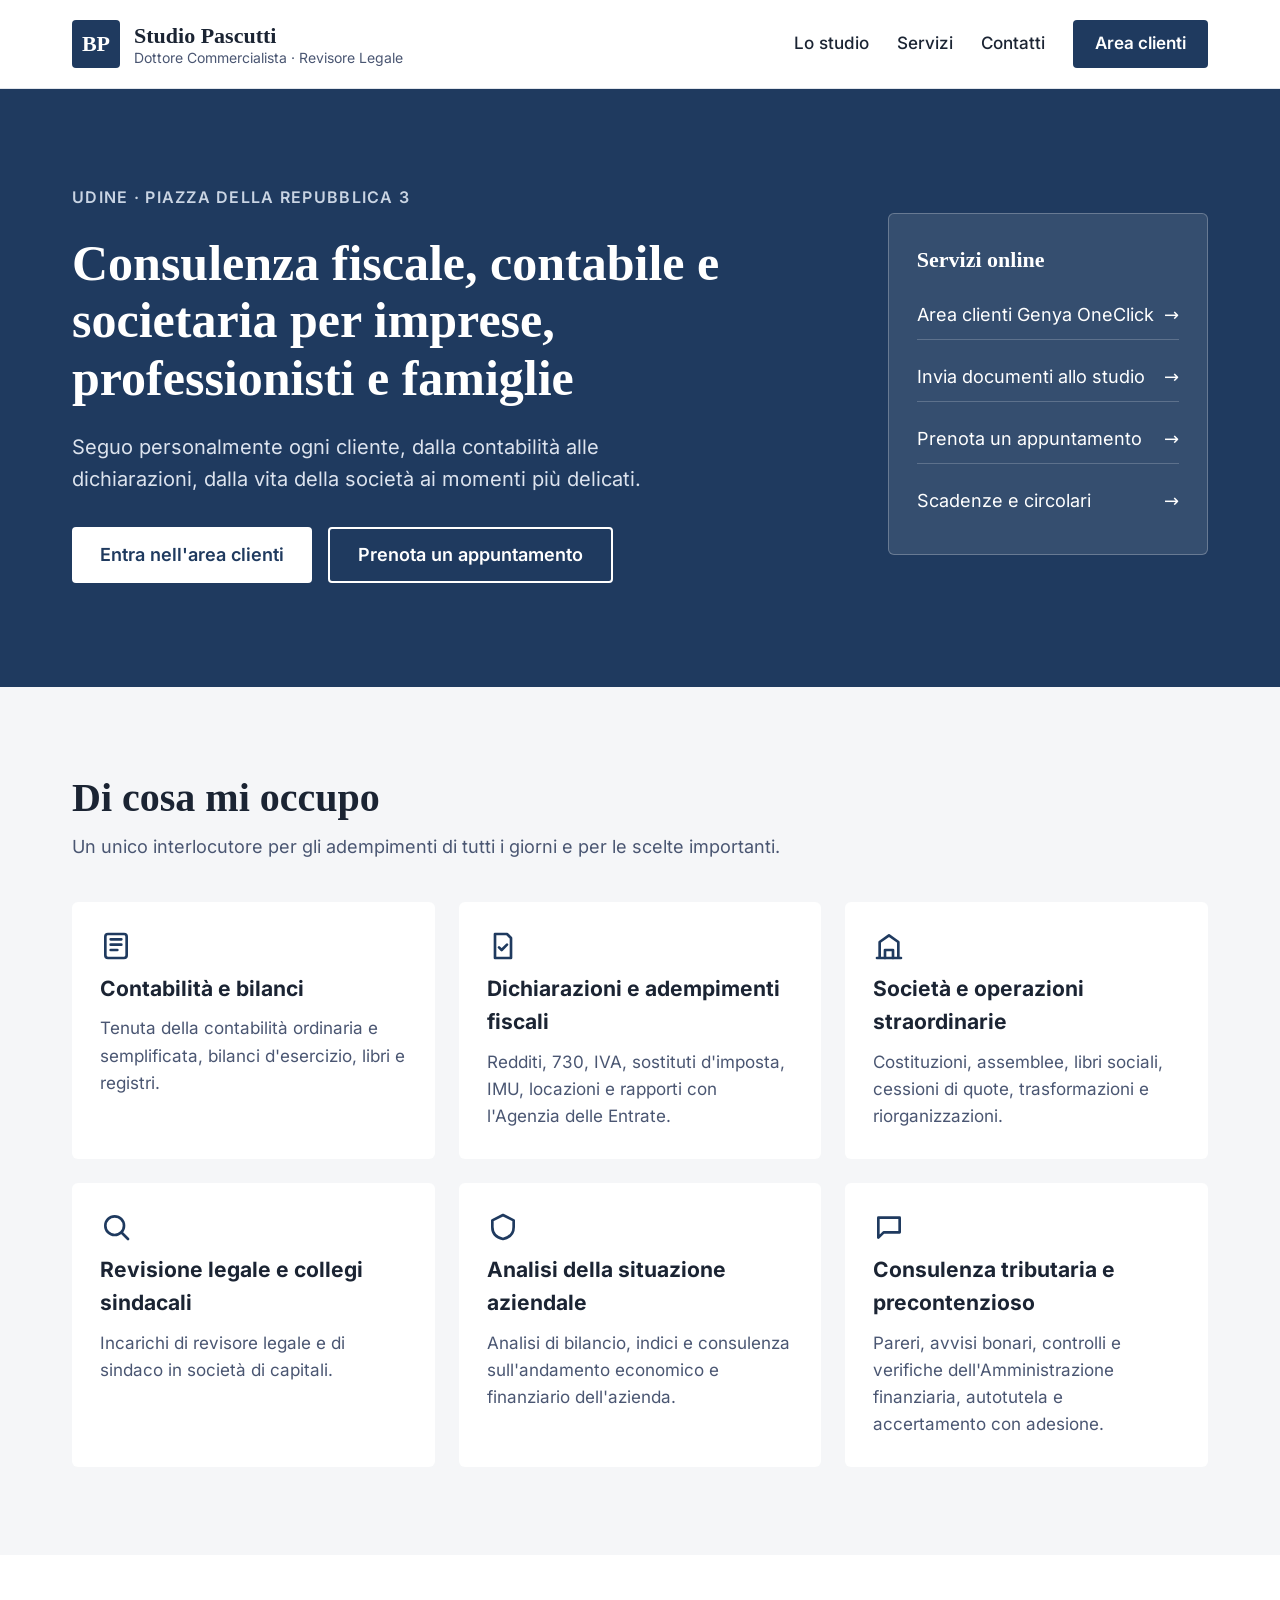
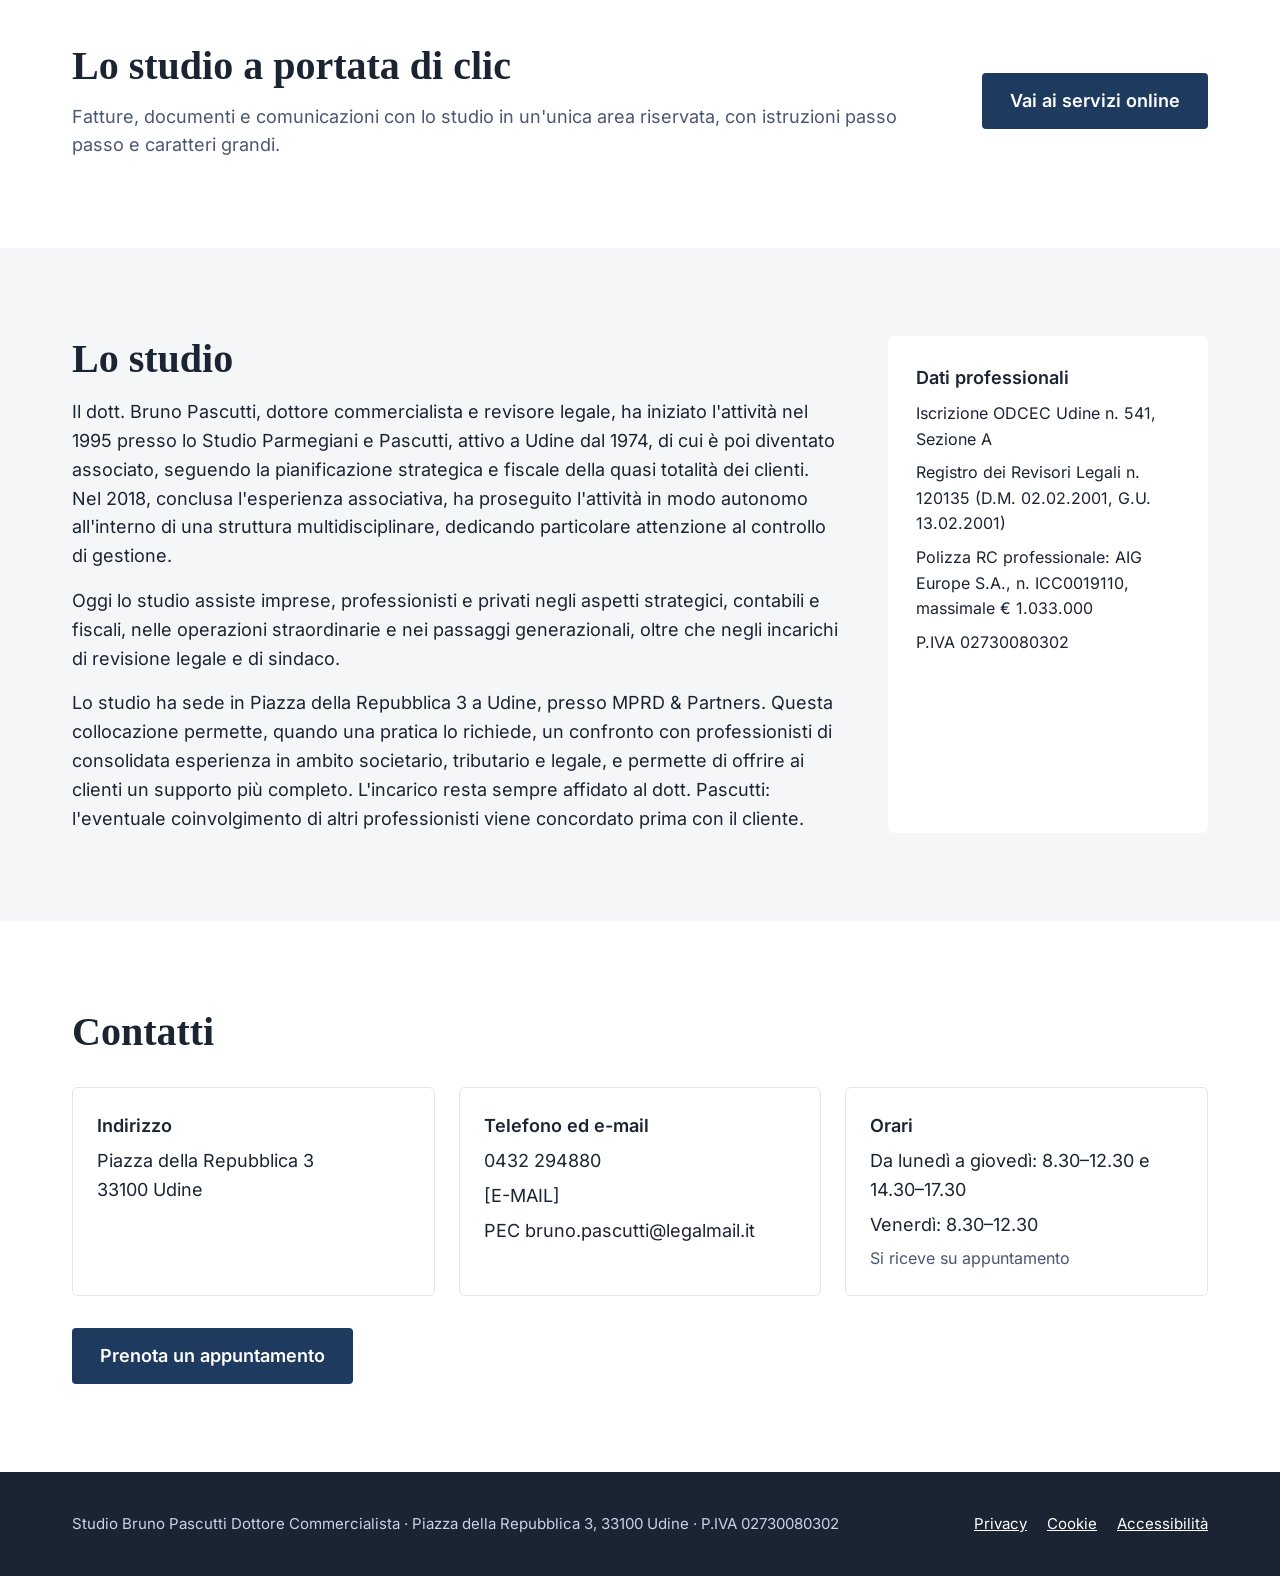
==== index.html @ e15ad687 "Prima versione di prova del sito dello studio Home e pagina Servizi online convertite dalla bozza in" ====
<!doctype html>
<html lang="it">
<head>
<meta charset="utf-8">
<meta name="viewport" content="width=device-width, initial-scale=1">
<title>Studio Pascutti – Dottore Commercialista e Revisore Legale a Udine</title>
<meta name="description" content="Studio del dott. Bruno Pascutti, dottore commercialista e revisore legale in Piazza della Repubblica 3 a Udine: contabilità, dichiarazioni, società, revisione legale e servizi online per i clienti.">
<meta name="robots" content="noindex, nofollow">
<link rel="icon" href="favicon.svg" type="image/svg+xml">
<link rel="preload" href="assets/fonts/inter.woff2" as="font" type="font/woff2" crossorigin>
<link rel="stylesheet" href="assets/stile.css">
</head>
<body>
<div style="font-family: Inter, system-ui, sans-serif; color: #1B2433; background: #FFFFFF; font-size: 18px; line-height: 1.6">

<header style="background: #FFFFFF; border-bottom: 1px solid #E1E5EB">
<div style="max-width: 1200px; margin: 0 auto; padding: 20px 32px; display: flex; flex-wrap: wrap; align-items: center; justify-content: space-between; gap: 16px">
<div style="display: flex; align-items: center; gap: 14px">
<div style="width: 48px; height: 48px; border-radius: 4px; background: #1F3A5F; color: #FFFFFF; display: flex; align-items: center; justify-content: center; font-family: 'Source Serif 4', Georgia, serif; font-weight: 600; font-size: 22px">BP</div>
<div style="display: flex; flex-direction: column; line-height: 1.25">
<span style="font-family: 'Source Serif 4', Georgia, serif; font-weight: 600; font-size: 22px">Studio Pascutti</span>
<span style="font-size: 14px; color: #4A5672">Dottore Commercialista · Revisore Legale</span>
</div>
</div>
<nav aria-label="Menu principale" style="display: flex; flex-wrap: wrap; align-items: center; gap: 8px 28px; font-size: 17px; font-weight: 500">
<a href="#studio" style="color: #1B2433; text-decoration: none">Lo studio</a>
<a href="#servizi" style="color: #1B2433; text-decoration: none">Servizi</a>
<a href="#contatti" style="color: #1B2433; text-decoration: none">Contatti</a>
<a href="servizi-online.html" style="display: inline-flex; align-items: center; min-height: 48px; padding: 0 22px; border-radius: 4px; background: #1F3A5F; color: #FFFFFF; text-decoration: none; font-weight: 600">Area clienti</a>
</nav>
</div>
</header>

<section style="background: #1F3A5F; color: #FFFFFF">
<div style="max-width: 1200px; margin: 0 auto; padding: 96px 32px 104px; display: flex; flex-wrap: wrap; gap: 48px; align-items: center">
<div style="flex: 999 1 560px; min-width: 0; display: flex; flex-direction: column; gap: 24px">
<p style="margin: 0; font-size: 16px; font-weight: 600; letter-spacing: 0.08em; text-transform: uppercase; color: #C9D4E3">Udine · Piazza della Repubblica 3</p>
<h1 style="margin: 0; font-family: 'Source Serif 4', Georgia, serif; font-size: 50px; line-height: 1.15; font-weight: 600">Consulenza fiscale, contabile e societaria per imprese, professionisti e famiglie</h1>
<p style="margin: 0; font-size: 20px; max-width: 640px; color: #DCE3EE">Seguo personalmente ogni cliente, dalla contabilità alle dichiarazioni, dalla vita della società ai momenti più delicati.</p>
<div style="display: flex; flex-wrap: wrap; gap: 16px; margin-top: 8px">
<a href="servizi-online.html" style="display: inline-flex; align-items: center; min-height: 56px; padding: 0 28px; border-radius: 4px; background: #FFFFFF; color: #1F3A5F; text-decoration: none; font-weight: 600; font-size: 18px">Entra nell'area clienti</a>
<a href="#contatti" style="display: inline-flex; align-items: center; min-height: 56px; padding: 0 28px; border-radius: 4px; border: 2px solid #FFFFFF; color: #FFFFFF; text-decoration: none; font-weight: 600; font-size: 18px">Prenota un appuntamento</a>
</div>
</div>
<div style="flex: 1 1 320px; min-width: 0; background: rgba(255,255,255,0.10); border: 1px solid rgba(255,255,255,0.25); border-radius: 6px; padding: 28px; display: flex; flex-direction: column; gap: 14px">
<p style="margin: 0; font-family: 'Source Serif 4', Georgia, serif; font-size: 22px; font-weight: 600">Servizi online</p>
<a href="servizi-online.html" style="color: #FFFFFF; text-decoration: none; display: flex; justify-content: space-between; align-items: center; min-height: 48px; border-bottom: 1px solid rgba(255,255,255,0.2)"><span>Area clienti Genya OneClick</span><span aria-hidden="true">→</span></a>
<a href="servizi-online.html" style="color: #FFFFFF; text-decoration: none; display: flex; justify-content: space-between; align-items: center; min-height: 48px; border-bottom: 1px solid rgba(255,255,255,0.2)"><span>Invia documenti allo studio</span><span aria-hidden="true">→</span></a>
<a href="servizi-online.html" style="color: #FFFFFF; text-decoration: none; display: flex; justify-content: space-between; align-items: center; min-height: 48px; border-bottom: 1px solid rgba(255,255,255,0.2)"><span>Prenota un appuntamento</span><span aria-hidden="true">→</span></a>
<a href="servizi-online.html" style="color: #FFFFFF; text-decoration: none; display: flex; justify-content: space-between; align-items: center; min-height: 48px"><span>Scadenze e circolari</span><span aria-hidden="true">→</span></a>
</div>
</div>
</section>

<section id="servizi" style="background: #F5F6F8">
<div style="max-width: 1200px; margin: 0 auto; padding: 88px 32px; display: flex; flex-direction: column; gap: 40px">
<div style="display: flex; flex-direction: column; gap: 12px; max-width: 720px">
<h2 style="margin: 0; font-family: 'Source Serif 4', Georgia, serif; font-size: 40px; line-height: 1.15">Di cosa mi occupo</h2>
<p style="margin: 0; color: #4A5672">Un unico interlocutore per gli adempimenti di tutti i giorni e per le scelte importanti.</p>
</div>
<div style="display: grid; grid-template-columns: repeat(auto-fit, minmax(300px, 1fr)); gap: 24px">
<div style="background: #FFFFFF; border-radius: 6px; padding: 28px; display: flex; flex-direction: column; gap: 10px">
<svg width="32" height="32" viewBox="0 0 24 24" fill="none" stroke="#1F3A5F" stroke-width="2" stroke-linecap="round" stroke-linejoin="round" aria-hidden="true"><rect x="4" y="3" width="16" height="18" rx="2"></rect><path d="M8 7h8M8 11h8M8 15h5"></path></svg>
<h3 style="margin: 0; font-size: 21px">Contabilità e bilanci</h3>
<p style="margin: 0; color: #4A5672; font-size: 17px">Tenuta della contabilità ordinaria e semplificata, bilanci d'esercizio, libri e registri.</p>
</div>
<div style="background: #FFFFFF; border-radius: 6px; padding: 28px; display: flex; flex-direction: column; gap: 10px">
<svg width="32" height="32" viewBox="0 0 24 24" fill="none" stroke="#1F3A5F" stroke-width="2" stroke-linecap="round" stroke-linejoin="round" aria-hidden="true"><path d="M6 3h9l3 3v15H6z"></path><path d="M9 13l2 2 4-4"></path></svg>
<h3 style="margin: 0; font-size: 21px">Dichiarazioni e adempimenti fiscali</h3>
<p style="margin: 0; color: #4A5672; font-size: 17px">Redditi, 730, IVA, sostituti d'imposta, IMU, locazioni e rapporti con l'Agenzia delle Entrate.</p>
</div>
<div style="background: #FFFFFF; border-radius: 6px; padding: 28px; display: flex; flex-direction: column; gap: 10px">
<svg width="32" height="32" viewBox="0 0 24 24" fill="none" stroke="#1F3A5F" stroke-width="2" stroke-linecap="round" stroke-linejoin="round" aria-hidden="true"><path d="M3 21h18M5 21V9l7-5 7 5v12"></path><path d="M9 21v-6h6v6"></path></svg>
<h3 style="margin: 0; font-size: 21px">Società e operazioni straordinarie</h3>
<p style="margin: 0; color: #4A5672; font-size: 17px">Costituzioni, assemblee, libri sociali, cessioni di quote, trasformazioni e riorganizzazioni.</p>
</div>
<div style="background: #FFFFFF; border-radius: 6px; padding: 28px; display: flex; flex-direction: column; gap: 10px">
<svg width="32" height="32" viewBox="0 0 24 24" fill="none" stroke="#1F3A5F" stroke-width="2" stroke-linecap="round" stroke-linejoin="round" aria-hidden="true"><circle cx="11" cy="11" r="7"></circle><path d="M21 21l-4.5-4.5"></path></svg>
<h3 style="margin: 0; font-size: 21px">Revisione legale e collegi sindacali</h3>
<p style="margin: 0; color: #4A5672; font-size: 17px">Incarichi di revisore legale e di sindaco in società di capitali.</p>
</div>
<div style="background: #FFFFFF; border-radius: 6px; padding: 28px; display: flex; flex-direction: column; gap: 10px">
<svg width="32" height="32" viewBox="0 0 24 24" fill="none" stroke="#1F3A5F" stroke-width="2" stroke-linecap="round" stroke-linejoin="round" aria-hidden="true"><path d="M12 3l8 4v5c0 5-3.5 8-8 9-4.5-1-8-4-8-9V7z"></path></svg>
<h3 style="margin: 0; font-size: 21px">Analisi della situazione aziendale</h3>
<p style="margin: 0; color: #4A5672; font-size: 17px">Analisi di bilancio, indici e consulenza sull'andamento economico e finanziario dell'azienda.</p>
</div>
<div style="background: #FFFFFF; border-radius: 6px; padding: 28px; display: flex; flex-direction: column; gap: 10px">
<svg width="32" height="32" viewBox="0 0 24 24" fill="none" stroke="#1F3A5F" stroke-width="2" stroke-linecap="round" stroke-linejoin="round" aria-hidden="true"><path d="M4 5h16v11H8l-4 4z"></path></svg>
<h3 style="margin: 0; font-size: 21px">Consulenza tributaria e precontenzioso</h3>
<p style="margin: 0; color: #4A5672; font-size: 17px">Pareri, avvisi bonari, controlli e verifiche dell'Amministrazione finanziaria, autotutela e accertamento con adesione.</p>
</div>
</div>
</div>
</section>

<section style="background: #FFFFFF">
<div style="max-width: 1200px; margin: 0 auto; padding: 88px 32px; display: flex; flex-wrap: wrap; gap: 32px; align-items: center">
<div style="flex: 999 1 520px; min-width: 0; display: flex; flex-direction: column; gap: 14px">
<h2 style="margin: 0; font-family: 'Source Serif 4', Georgia, serif; font-size: 40px; line-height: 1.15">Lo studio a portata di clic</h2>
<p style="margin: 0; color: #4A5672">Fatture, documenti e comunicazioni con lo studio in un'unica area riservata, con istruzioni passo passo e caratteri grandi.</p>
</div>
<a href="servizi-online.html" style="display: inline-flex; align-items: center; min-height: 56px; padding: 0 28px; border-radius: 4px; background: #1F3A5F; color: #FFFFFF; text-decoration: none; font-weight: 600">Vai ai servizi online</a>
</div>
</section>

<section id="studio" style="background: #F5F6F8">
<div style="max-width: 1200px; margin: 0 auto; padding: 88px 32px; display: flex; flex-wrap: wrap; gap: 48px">
<div style="flex: 999 1 560px; min-width: 0; display: flex; flex-direction: column; gap: 16px">
<h2 style="margin: 0; font-family: 'Source Serif 4', Georgia, serif; font-size: 40px; line-height: 1.15">Lo studio</h2>
<p style="margin: 0">Il dott. Bruno Pascutti, dottore commercialista e revisore legale, ha iniziato l'attività nel 1995 presso lo Studio Parmegiani e Pascutti, attivo a Udine dal 1974, di cui è poi diventato associato, seguendo la pianificazione strategica e fiscale della quasi totalità dei clienti. Nel 2018, conclusa l'esperienza associativa, ha proseguito l'attività in modo autonomo all'interno di una struttura multidisciplinare, dedicando particolare attenzione al controllo di gestione.</p>
<p style="margin: 0">Oggi lo studio assiste imprese, professionisti e privati negli aspetti strategici, contabili e fiscali, nelle operazioni straordinarie e nei passaggi generazionali, oltre che negli incarichi di revisione legale e di sindaco.</p>
<p style="margin: 0">Lo studio ha sede in Piazza della Repubblica 3 a Udine, presso MPRD &amp; Partners. Questa collocazione permette, quando una pratica lo richiede, un confronto con professionisti di consolidata esperienza in ambito societario, tributario e legale, e permette di offrire ai clienti un supporto più completo. L'incarico resta sempre affidato al dott. Pascutti: l'eventuale coinvolgimento di altri professionisti viene concordato prima con il cliente.</p>
</div>
<div style="flex: 1 1 320px; min-width: 0; background: #FFFFFF; border-radius: 6px; padding: 28px; display: flex; flex-direction: column; gap: 8px; font-size: 16px">
<p style="margin: 0; font-weight: 600; font-size: 18px">Dati professionali</p>
<p style="margin: 0">Iscrizione ODCEC Udine n. 541, Sezione A</p>
<p style="margin: 0">Registro dei Revisori Legali n. 120135 (D.M. 02.02.2001, G.U. 13.02.2001)</p>
<p style="margin: 0">Polizza RC professionale: AIG Europe S.A., n. ICC0019110, massimale € 1.033.000</p>
<p style="margin: 0">P.IVA 02730080302</p>
</div>
</div>
</section>

<section id="contatti" style="background: #FFFFFF">
<div style="max-width: 1200px; margin: 0 auto; padding: 88px 32px; display: flex; flex-direction: column; gap: 32px">
<h2 style="margin: 0; font-family: 'Source Serif 4', Georgia, serif; font-size: 40px; line-height: 1.15">Contatti</h2>
<div style="display: grid; grid-template-columns: repeat(auto-fit, minmax(260px, 1fr)); gap: 24px">
<div style="border: 1px solid #E1E5EB; border-radius: 6px; padding: 24px; display: flex; flex-direction: column; gap: 6px">
<p style="margin: 0; font-weight: 600">Indirizzo</p>
<p style="margin: 0">Piazza della Repubblica 3<br>33100 Udine</p>
</div>
<div style="border: 1px solid #E1E5EB; border-radius: 6px; padding: 24px; display: flex; flex-direction: column; gap: 6px">
<p style="margin: 0; font-weight: 600">Telefono ed e-mail</p>
<p style="margin: 0">0432 294880</p>
<p style="margin: 0">[E-MAIL]</p>
<p style="margin: 0">PEC bruno.pascutti@legalmail.it</p>
</div>
<div style="border: 1px solid #E1E5EB; border-radius: 6px; padding: 24px; display: flex; flex-direction: column; gap: 6px">
<p style="margin: 0; font-weight: 600">Orari</p>
<p style="margin: 0">Da lunedì a giovedì: 8.30–12.30 e 14.30–17.30</p>
<p style="margin: 0">Venerdì: 8.30–12.30</p>
<p style="margin: 0; color: #4A5672; font-size: 16px">Si riceve su appuntamento</p>
</div>
</div>
<div style="display: flex; flex-wrap: wrap; gap: 16px">
<a href="servizi-online.html" style="display: inline-flex; align-items: center; min-height: 56px; padding: 0 28px; border-radius: 4px; background: #1F3A5F; color: #FFFFFF; text-decoration: none; font-weight: 600">Prenota un appuntamento</a>
</div>
</div>
</section>

<footer style="background: #1B2433; color: #C9D2EA; font-size: 15px">
<div style="max-width: 1200px; margin: 0 auto; padding: 40px 32px; display: flex; flex-wrap: wrap; justify-content: space-between; gap: 16px">
<p style="margin: 0">Studio Bruno Pascutti Dottore Commercialista · Piazza della Repubblica 3, 33100 Udine · P.IVA 02730080302</p>
<p style="margin: 0; display: flex; gap: 20px"><a href="#" style="color: #FFFFFF">Privacy</a><a href="#" style="color: #FFFFFF">Cookie</a><a href="#" style="color: #FFFFFF">Accessibilità</a></p>
</div>
</footer>

</div>

</body>
</html>
---- assets/stile.css ----
@font-face{font-family:Inter;src:url(fonts/inter.woff2) format("woff2");font-weight:100 900;font-display:swap}
@font-face{font-family:"Source Serif 4";src:url(fonts/source-serif-4.woff2) format("woff2");font-weight:200 900;font-display:swap}
html{-webkit-text-size-adjust:100%}
body{margin:0;font-family:Inter,system-ui,sans-serif;color:#1B2433;background:#FFFFFF}
a{color:#1F3A5F}a:hover{color:#14283F}
a:focus-visible,button:focus-visible{outline:3px solid #1F3A5F;outline-offset:3px}
*{box-sizing:border-box}
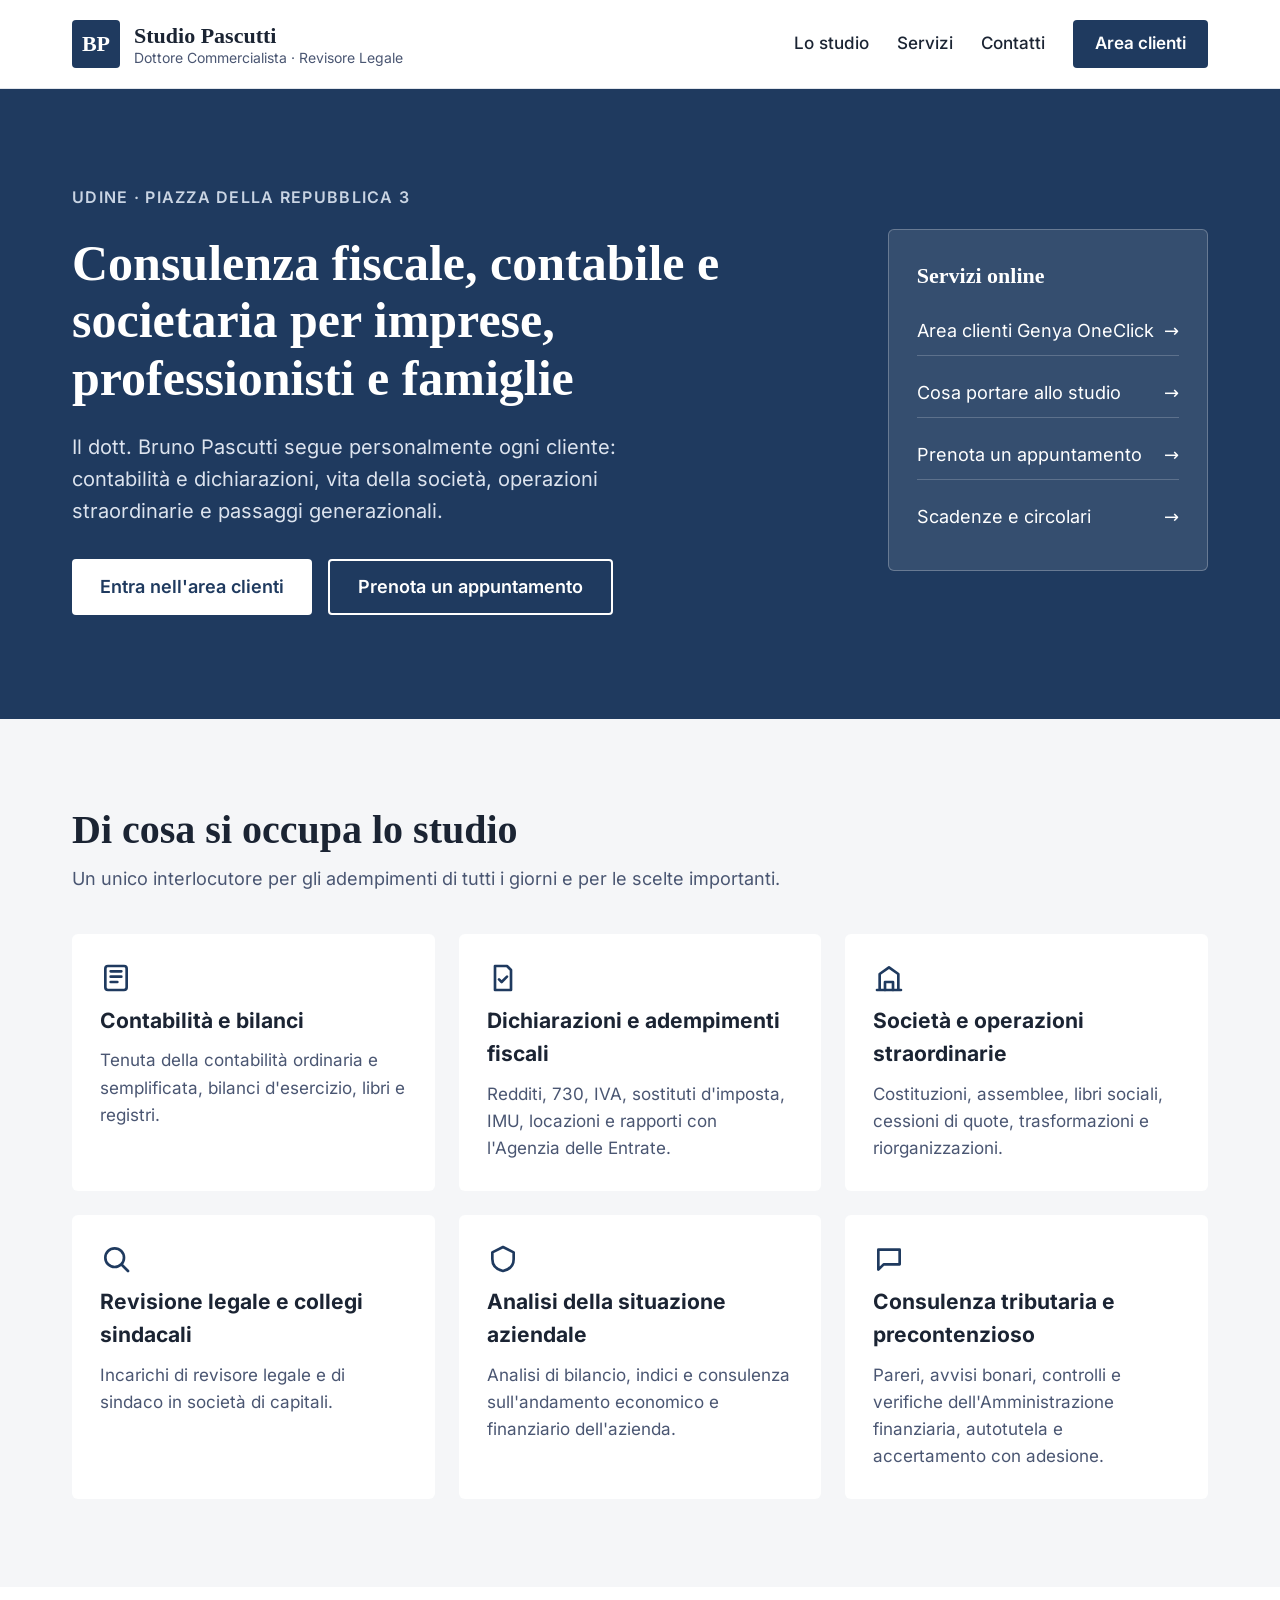
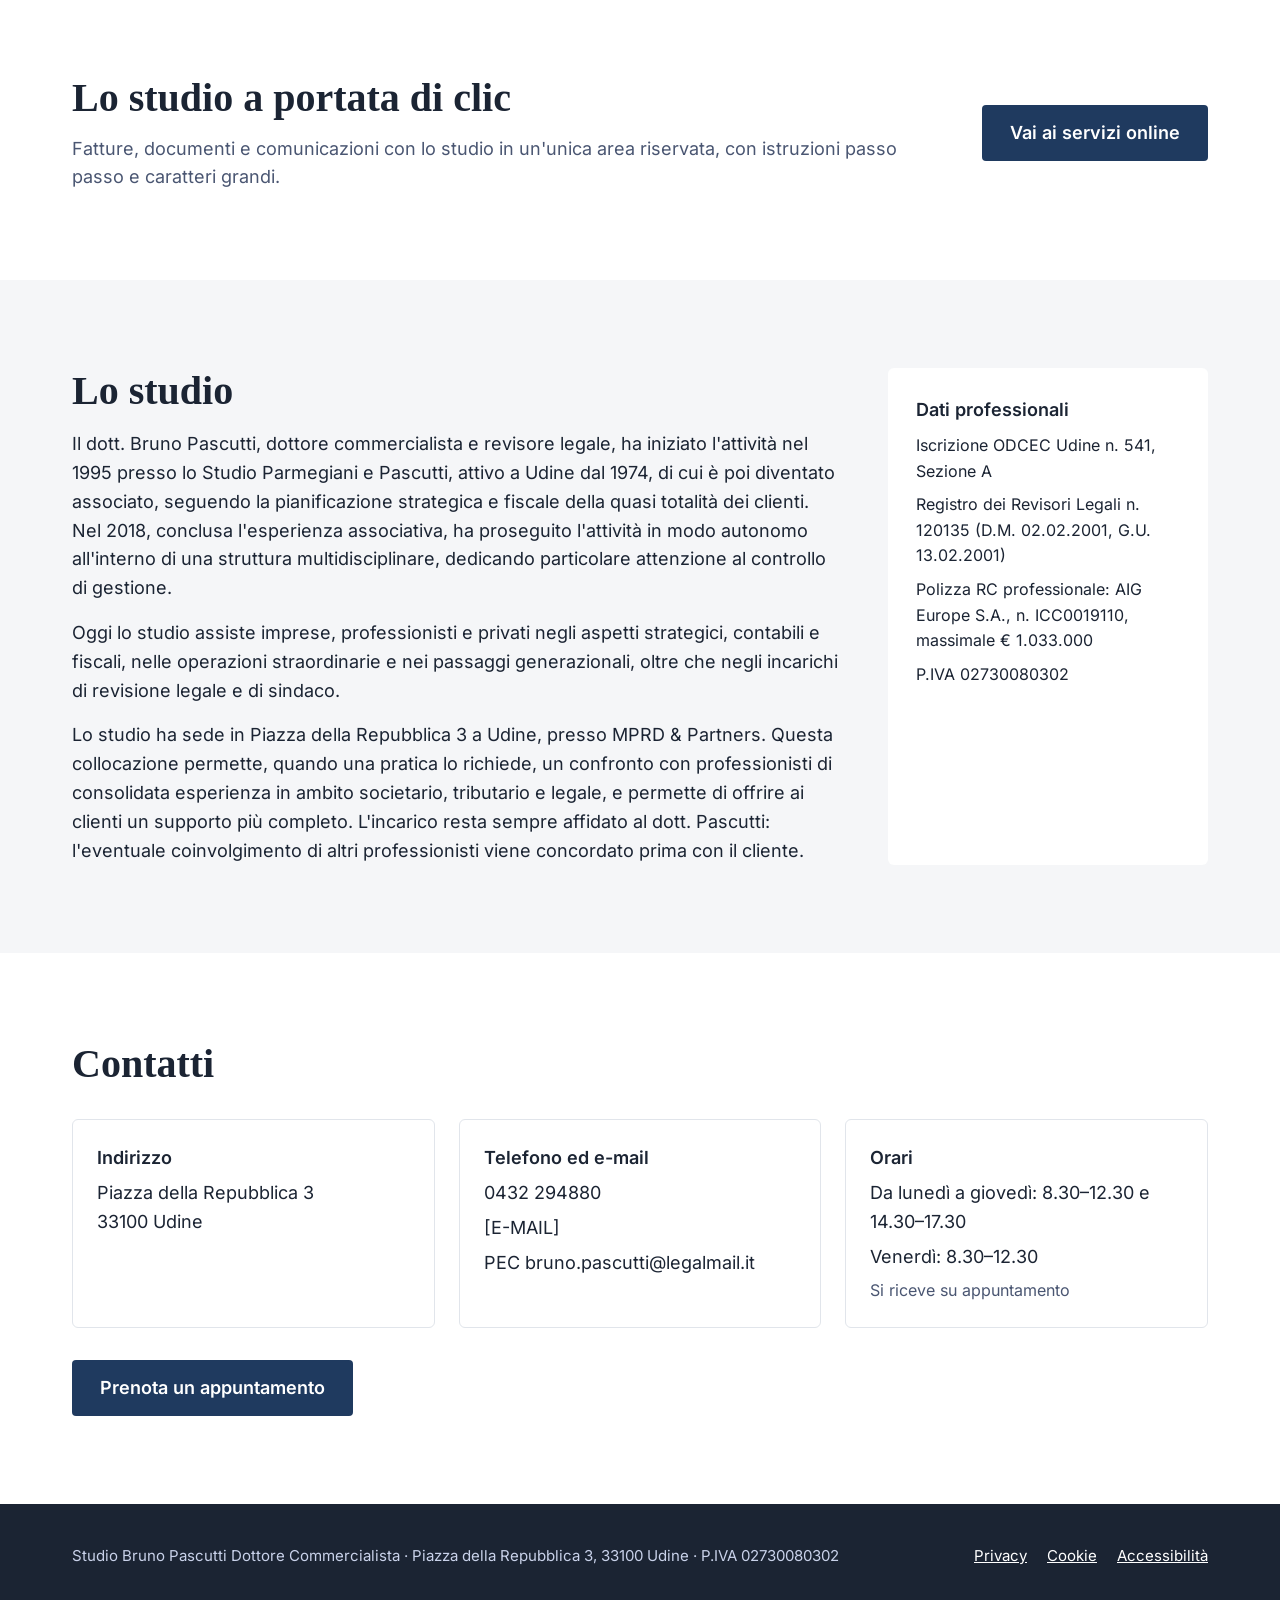
==== commit 03145fb3: "Home in terza persona e servizi online allineati Co-Authored-By: Claude Opus 5.5 <noreply@anthropic." ====
--- a/index.html
+++ b/index.html
@@ -36,7 +36,7 @@
 <div style="flex: 999 1 560px; min-width: 0; display: flex; flex-direction: column; gap: 24px">
 <p style="margin: 0; font-size: 16px; font-weight: 600; letter-spacing: 0.08em; text-transform: uppercase; color: #C9D4E3">Udine · Piazza della Repubblica 3</p>
 <h1 style="margin: 0; font-family: 'Source Serif 4', Georgia, serif; font-size: 50px; line-height: 1.15; font-weight: 600">Consulenza fiscale, contabile e societaria per imprese, professionisti e famiglie</h1>
-<p style="margin: 0; font-size: 20px; max-width: 640px; color: #DCE3EE">Seguo personalmente ogni cliente, dalla contabilità alle dichiarazioni, dalla vita della società ai momenti più delicati.</p>
+<p style="margin: 0; font-size: 20px; max-width: 640px; color: #DCE3EE">Il dott. Bruno Pascutti segue personalmente ogni cliente: contabilità e dichiarazioni, vita della società, operazioni straordinarie e passaggi generazionali.</p>
 <div style="display: flex; flex-wrap: wrap; gap: 16px; margin-top: 8px">
 <a href="servizi-online.html" style="display: inline-flex; align-items: center; min-height: 56px; padding: 0 28px; border-radius: 4px; background: #FFFFFF; color: #1F3A5F; text-decoration: none; font-weight: 600; font-size: 18px">Entra nell'area clienti</a>
 <a href="#contatti" style="display: inline-flex; align-items: center; min-height: 56px; padding: 0 28px; border-radius: 4px; border: 2px solid #FFFFFF; color: #FFFFFF; text-decoration: none; font-weight: 600; font-size: 18px">Prenota un appuntamento</a>
@@ -45,7 +45,7 @@
 <div style="flex: 1 1 320px; min-width: 0; background: rgba(255,255,255,0.10); border: 1px solid rgba(255,255,255,0.25); border-radius: 6px; padding: 28px; display: flex; flex-direction: column; gap: 14px">
 <p style="margin: 0; font-family: 'Source Serif 4', Georgia, serif; font-size: 22px; font-weight: 600">Servizi online</p>
 <a href="servizi-online.html" style="color: #FFFFFF; text-decoration: none; display: flex; justify-content: space-between; align-items: center; min-height: 48px; border-bottom: 1px solid rgba(255,255,255,0.2)"><span>Area clienti Genya OneClick</span><span aria-hidden="true">→</span></a>
-<a href="servizi-online.html" style="color: #FFFFFF; text-decoration: none; display: flex; justify-content: space-between; align-items: center; min-height: 48px; border-bottom: 1px solid rgba(255,255,255,0.2)"><span>Invia documenti allo studio</span><span aria-hidden="true">→</span></a>
+<a href="servizi-online.html" style="color: #FFFFFF; text-decoration: none; display: flex; justify-content: space-between; align-items: center; min-height: 48px; border-bottom: 1px solid rgba(255,255,255,0.2)"><span>Cosa portare allo studio</span><span aria-hidden="true">→</span></a>
 <a href="servizi-online.html" style="color: #FFFFFF; text-decoration: none; display: flex; justify-content: space-between; align-items: center; min-height: 48px; border-bottom: 1px solid rgba(255,255,255,0.2)"><span>Prenota un appuntamento</span><span aria-hidden="true">→</span></a>
 <a href="servizi-online.html" style="color: #FFFFFF; text-decoration: none; display: flex; justify-content: space-between; align-items: center; min-height: 48px"><span>Scadenze e circolari</span><span aria-hidden="true">→</span></a>
 </div>
@@ -55,7 +55,7 @@
 <section id="servizi" style="background: #F5F6F8">
 <div style="max-width: 1200px; margin: 0 auto; padding: 88px 32px; display: flex; flex-direction: column; gap: 40px">
 <div style="display: flex; flex-direction: column; gap: 12px; max-width: 720px">
-<h2 style="margin: 0; font-family: 'Source Serif 4', Georgia, serif; font-size: 40px; line-height: 1.15">Di cosa mi occupo</h2>
+<h2 style="margin: 0; font-family: 'Source Serif 4', Georgia, serif; font-size: 40px; line-height: 1.15">Di cosa si occupa lo studio</h2>
 <p style="margin: 0; color: #4A5672">Un unico interlocutore per gli adempimenti di tutti i giorni e per le scelte importanti.</p>
 </div>
 <div style="display: grid; grid-template-columns: repeat(auto-fit, minmax(300px, 1fr)); gap: 24px">
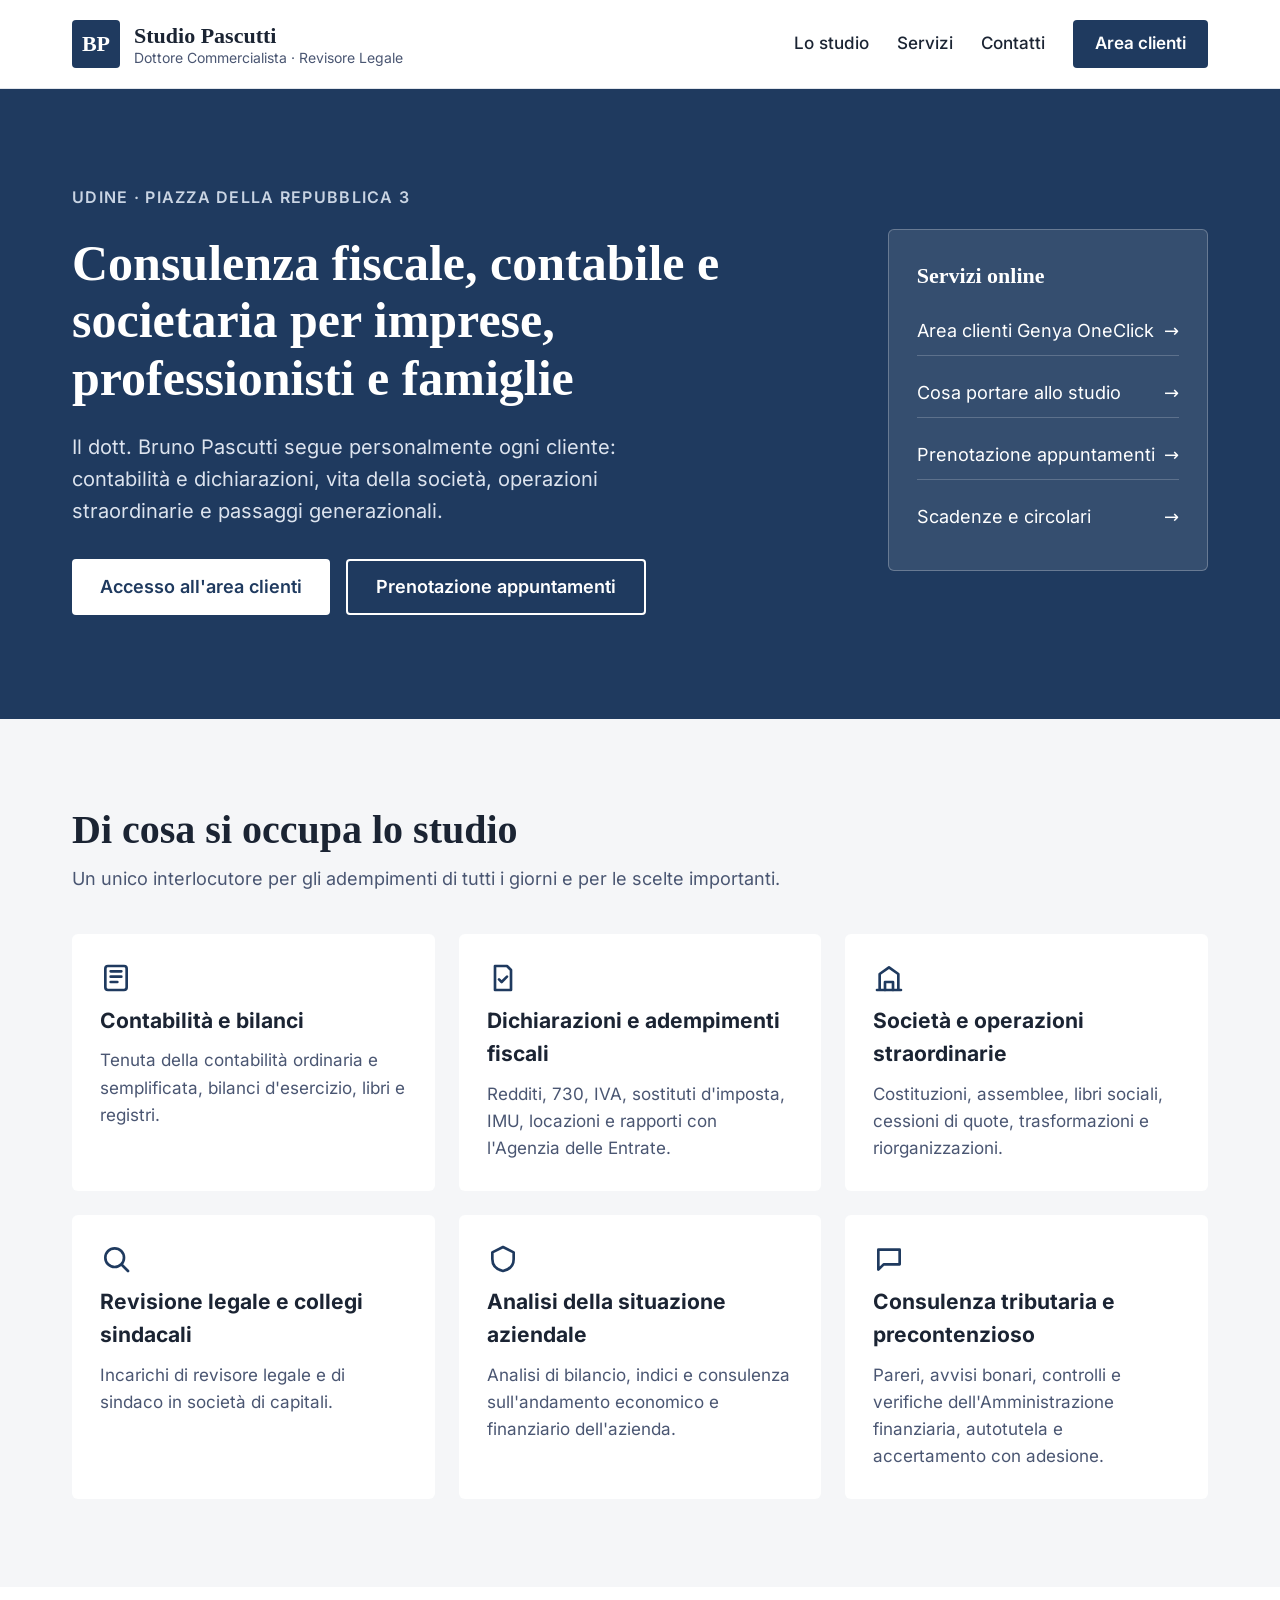
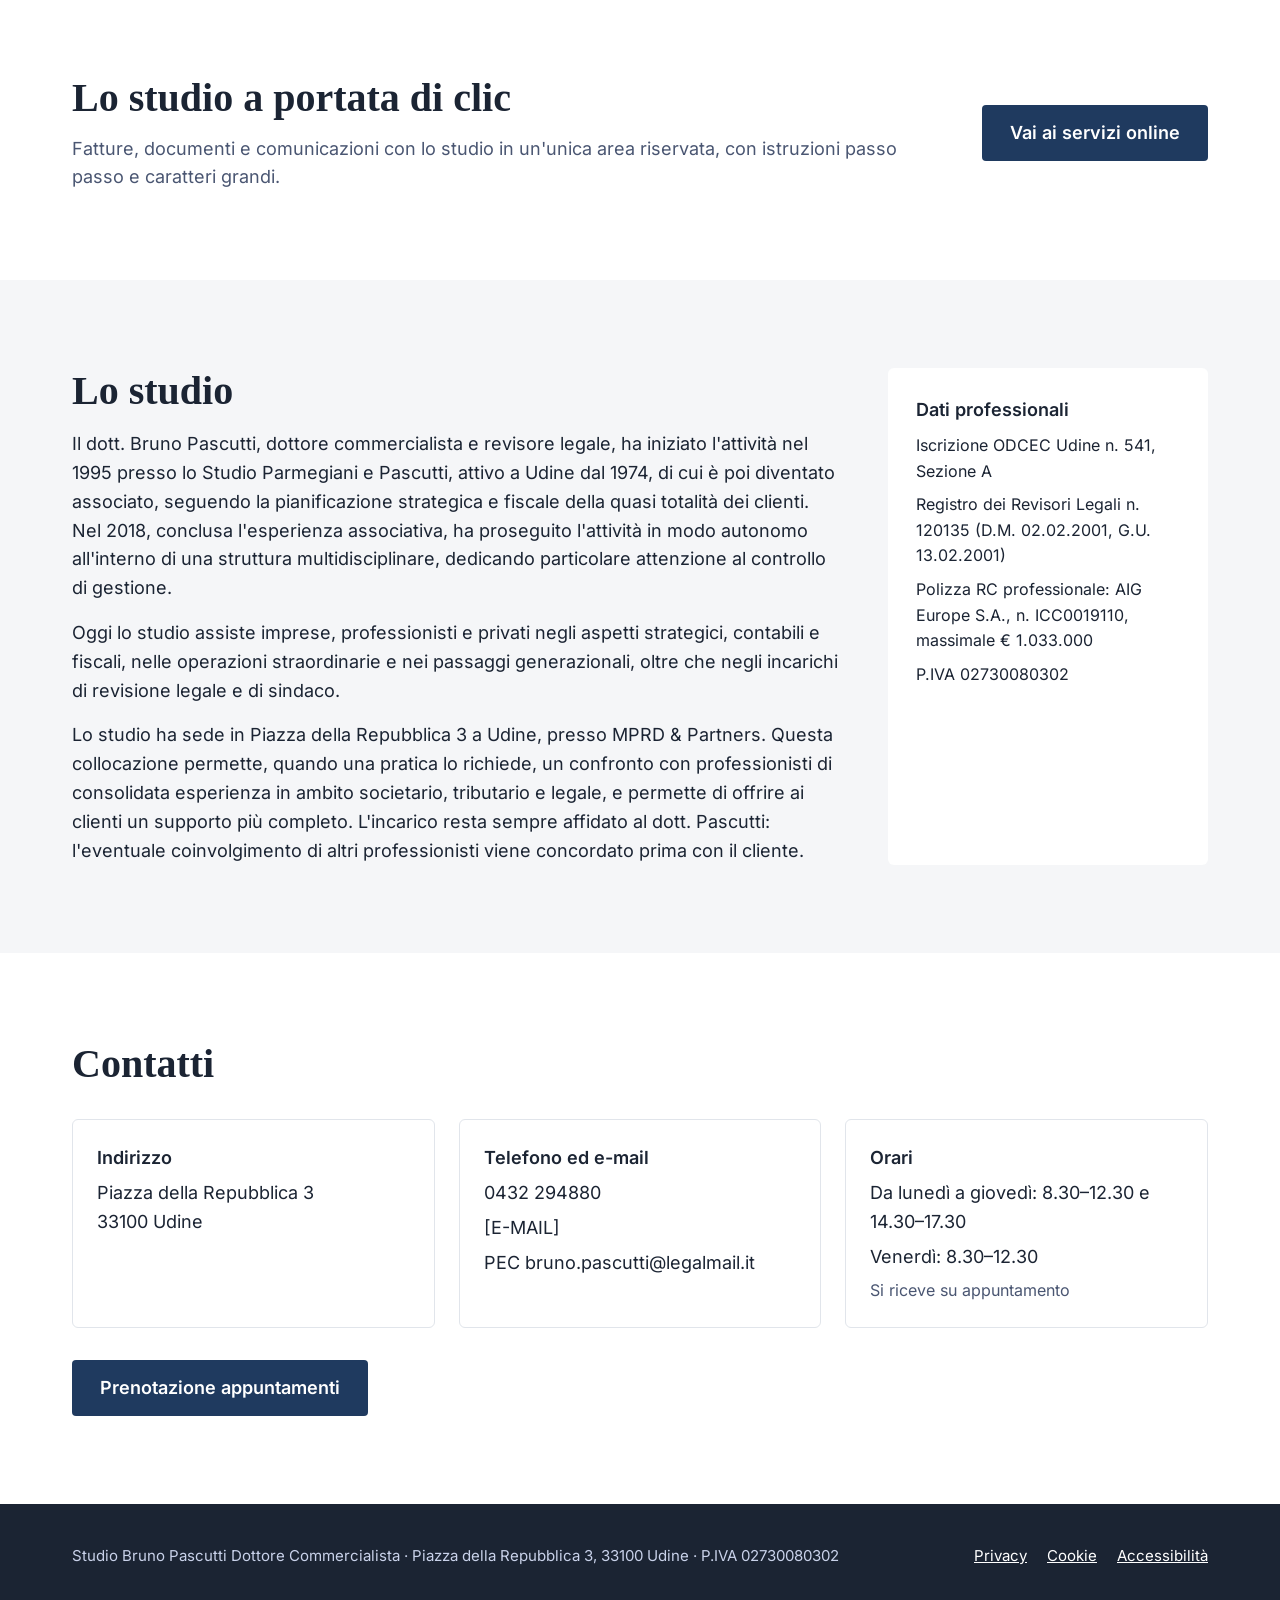
==== commit 2906347c: "Servizi online in terza persona Co-Authored-By: Claude Opus 5.5 <noreply@anthropic.com> Claude-Sessi" ====
--- a/index.html
+++ b/index.html
@@ -38,15 +38,15 @@
 <h1 style="margin: 0; font-family: 'Source Serif 4', Georgia, serif; font-size: 50px; line-height: 1.15; font-weight: 600">Consulenza fiscale, contabile e societaria per imprese, professionisti e famiglie</h1>
 <p style="margin: 0; font-size: 20px; max-width: 640px; color: #DCE3EE">Il dott. Bruno Pascutti segue personalmente ogni cliente: contabilità e dichiarazioni, vita della società, operazioni straordinarie e passaggi generazionali.</p>
 <div style="display: flex; flex-wrap: wrap; gap: 16px; margin-top: 8px">
-<a href="servizi-online.html" style="display: inline-flex; align-items: center; min-height: 56px; padding: 0 28px; border-radius: 4px; background: #FFFFFF; color: #1F3A5F; text-decoration: none; font-weight: 600; font-size: 18px">Entra nell'area clienti</a>
-<a href="#contatti" style="display: inline-flex; align-items: center; min-height: 56px; padding: 0 28px; border-radius: 4px; border: 2px solid #FFFFFF; color: #FFFFFF; text-decoration: none; font-weight: 600; font-size: 18px">Prenota un appuntamento</a>
+<a href="servizi-online.html" style="display: inline-flex; align-items: center; min-height: 56px; padding: 0 28px; border-radius: 4px; background: #FFFFFF; color: #1F3A5F; text-decoration: none; font-weight: 600; font-size: 18px">Accesso all'area clienti</a>
+<a href="#contatti" style="display: inline-flex; align-items: center; min-height: 56px; padding: 0 28px; border-radius: 4px; border: 2px solid #FFFFFF; color: #FFFFFF; text-decoration: none; font-weight: 600; font-size: 18px">Prenotazione appuntamenti</a>
 </div>
 </div>
 <div style="flex: 1 1 320px; min-width: 0; background: rgba(255,255,255,0.10); border: 1px solid rgba(255,255,255,0.25); border-radius: 6px; padding: 28px; display: flex; flex-direction: column; gap: 14px">
 <p style="margin: 0; font-family: 'Source Serif 4', Georgia, serif; font-size: 22px; font-weight: 600">Servizi online</p>
 <a href="servizi-online.html" style="color: #FFFFFF; text-decoration: none; display: flex; justify-content: space-between; align-items: center; min-height: 48px; border-bottom: 1px solid rgba(255,255,255,0.2)"><span>Area clienti Genya OneClick</span><span aria-hidden="true">→</span></a>
 <a href="servizi-online.html" style="color: #FFFFFF; text-decoration: none; display: flex; justify-content: space-between; align-items: center; min-height: 48px; border-bottom: 1px solid rgba(255,255,255,0.2)"><span>Cosa portare allo studio</span><span aria-hidden="true">→</span></a>
-<a href="servizi-online.html" style="color: #FFFFFF; text-decoration: none; display: flex; justify-content: space-between; align-items: center; min-height: 48px; border-bottom: 1px solid rgba(255,255,255,0.2)"><span>Prenota un appuntamento</span><span aria-hidden="true">→</span></a>
+<a href="servizi-online.html" style="color: #FFFFFF; text-decoration: none; display: flex; justify-content: space-between; align-items: center; min-height: 48px; border-bottom: 1px solid rgba(255,255,255,0.2)"><span>Prenotazione appuntamenti</span><span aria-hidden="true">→</span></a>
 <a href="servizi-online.html" style="color: #FFFFFF; text-decoration: none; display: flex; justify-content: space-between; align-items: center; min-height: 48px"><span>Scadenze e circolari</span><span aria-hidden="true">→</span></a>
 </div>
 </div>
@@ -143,7 +143,7 @@
 </div>
 </div>
 <div style="display: flex; flex-wrap: wrap; gap: 16px">
-<a href="servizi-online.html" style="display: inline-flex; align-items: center; min-height: 56px; padding: 0 28px; border-radius: 4px; background: #1F3A5F; color: #FFFFFF; text-decoration: none; font-weight: 600">Prenota un appuntamento</a>
+<a href="servizi-online.html" style="display: inline-flex; align-items: center; min-height: 56px; padding: 0 28px; border-radius: 4px; background: #1F3A5F; color: #FFFFFF; text-decoration: none; font-weight: 600">Prenotazione appuntamenti</a>
 </div>
 </div>
 </section>
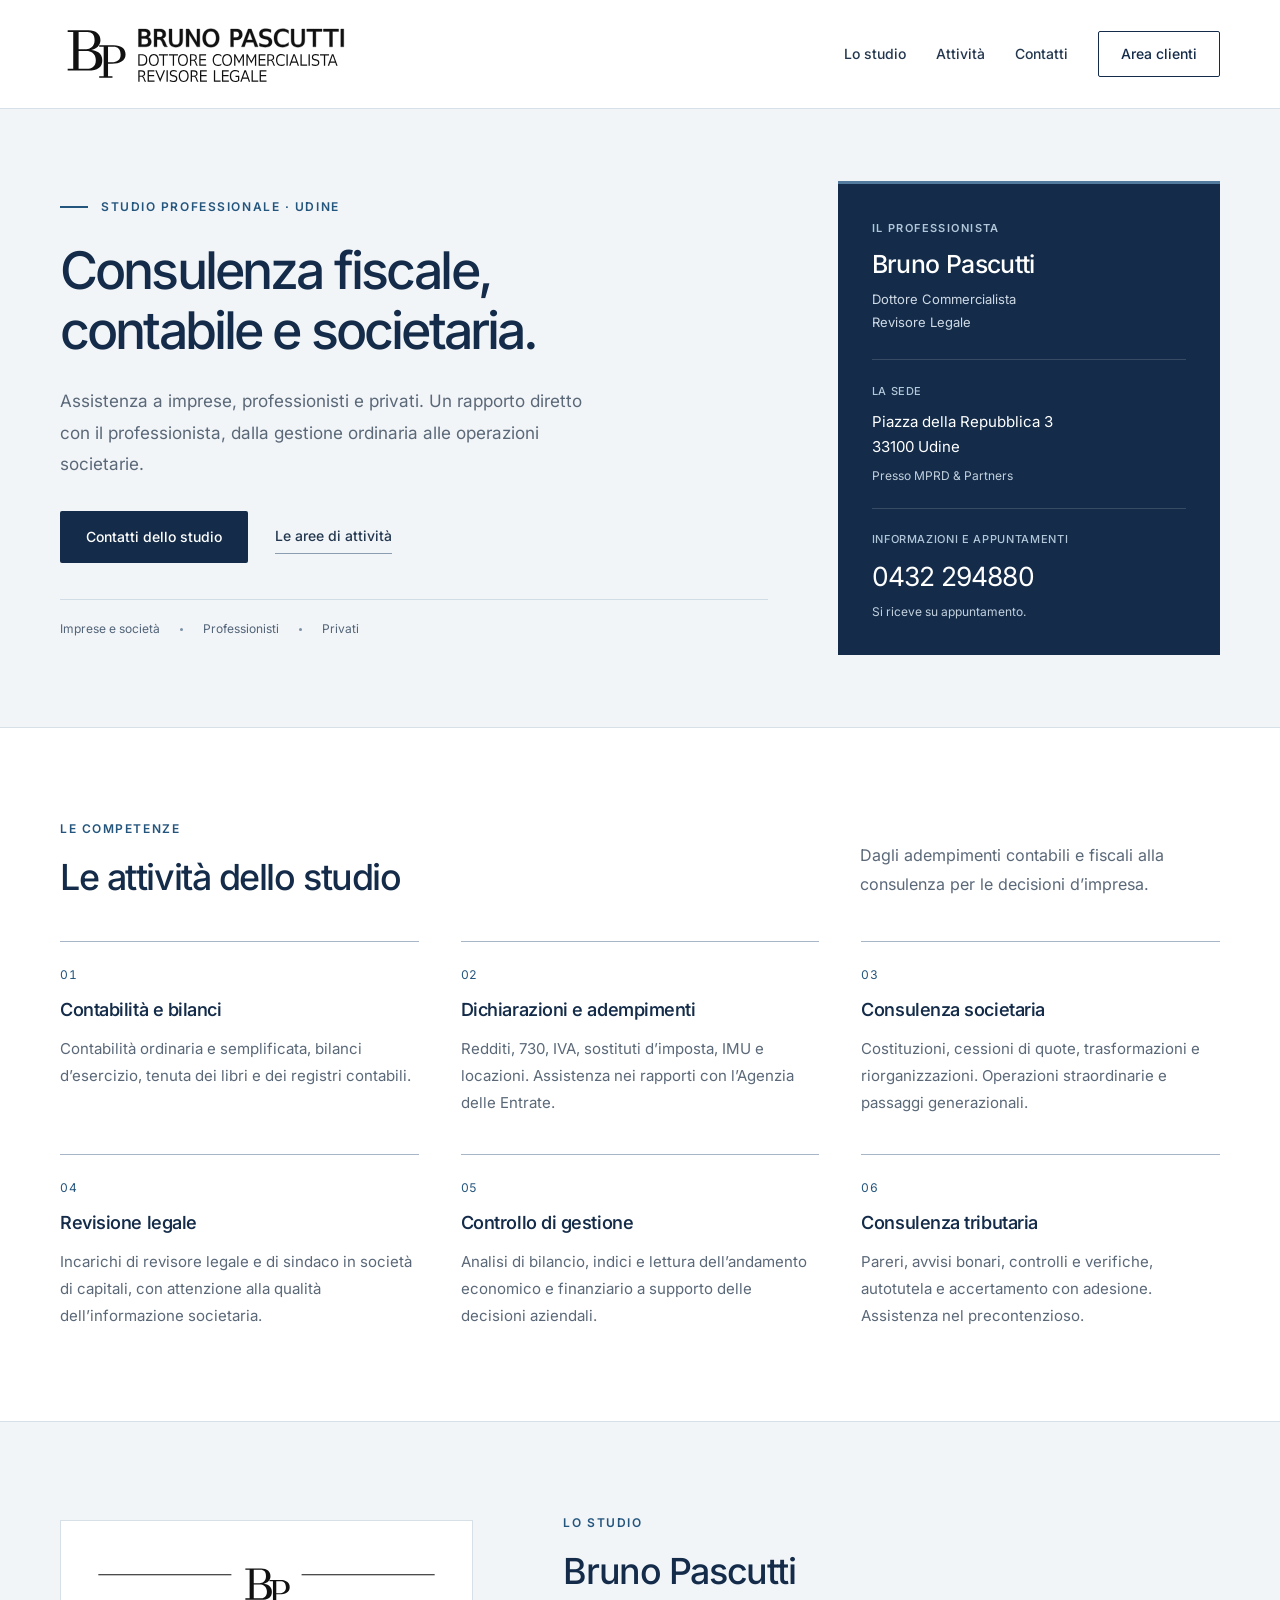
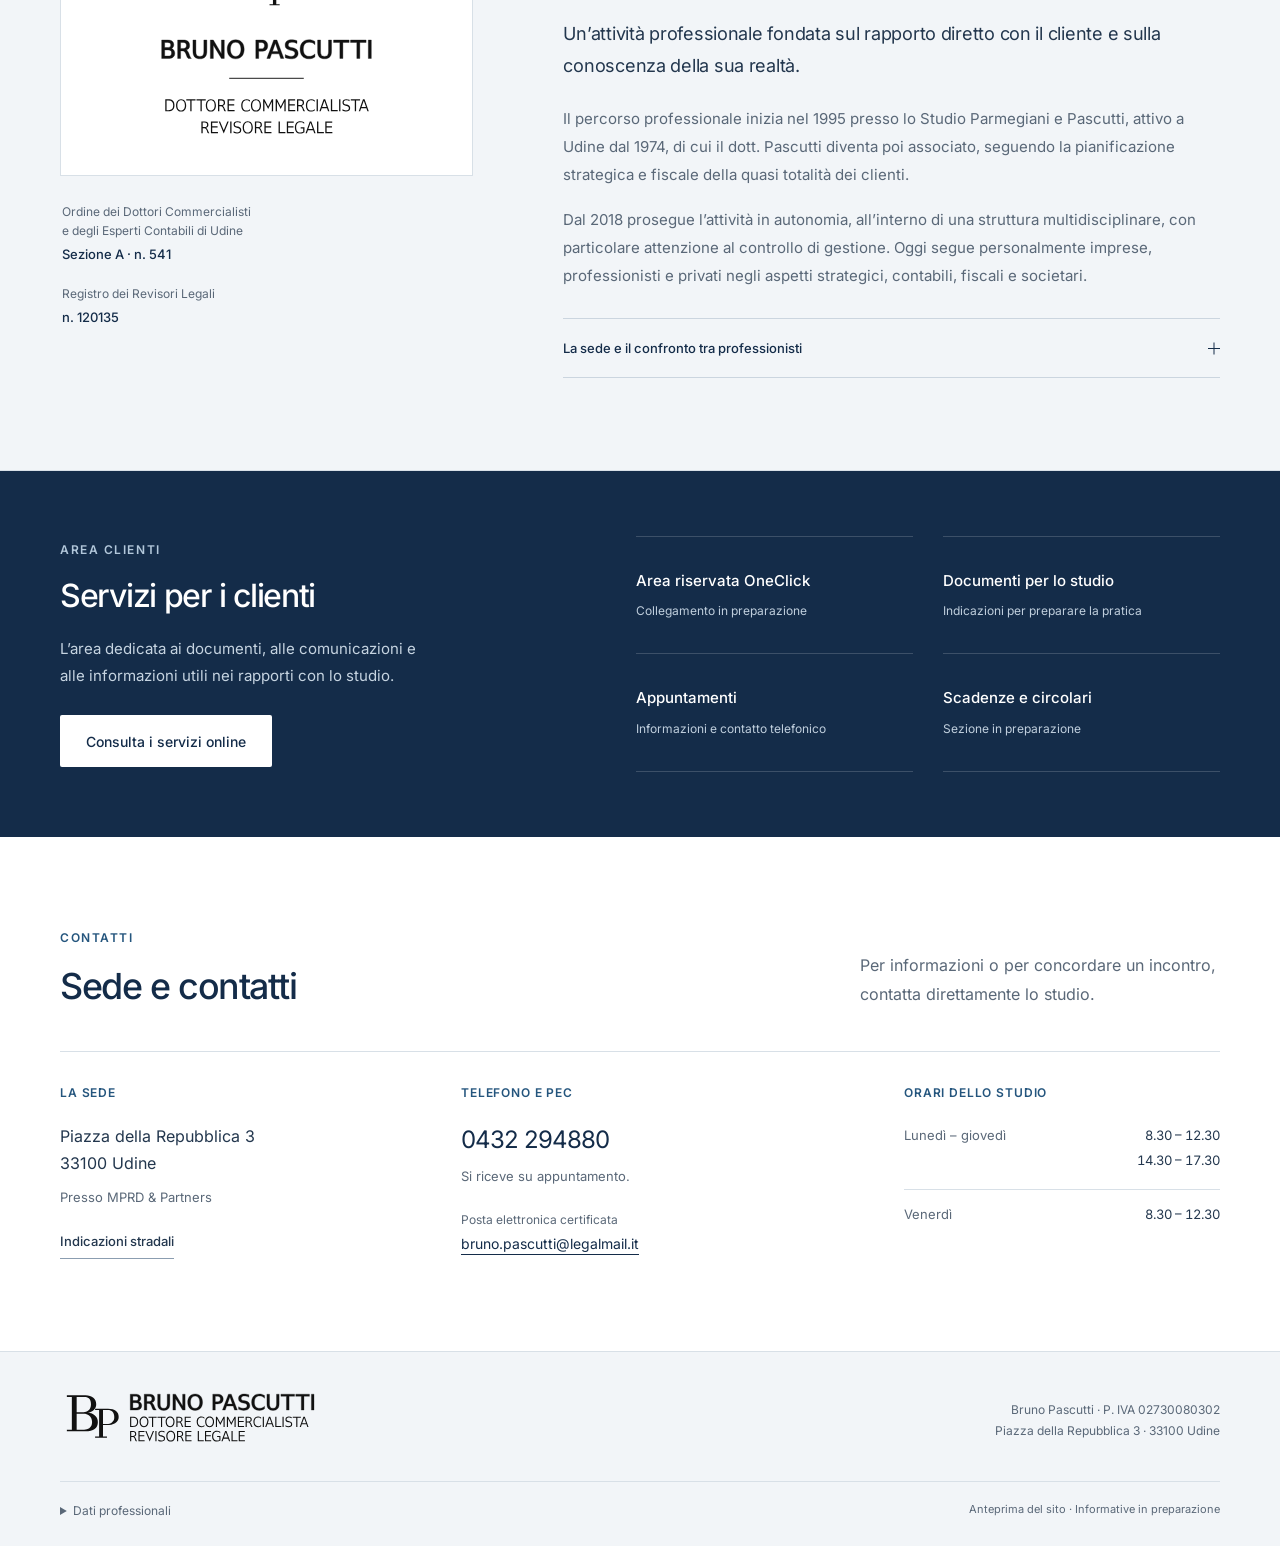
==== commit d02137fe: "Trasferisce la versione 2 del sito Studio Pascutti" ====
--- a/index.html
+++ b/index.html
@@ -1,161 +1,105 @@
 <!doctype html>
 <html lang="it">
 <head>
-<meta charset="utf-8">
-<meta name="viewport" content="width=device-width, initial-scale=1">
-<title>Studio Pascutti – Dottore Commercialista e Revisore Legale a Udine</title>
-<meta name="description" content="Studio del dott. Bruno Pascutti, dottore commercialista e revisore legale in Piazza della Repubblica 3 a Udine: contabilità, dichiarazioni, società, revisione legale e servizi online per i clienti.">
-<meta name="robots" content="noindex, nofollow">
-<link rel="icon" href="favicon.svg" type="image/svg+xml">
-<link rel="preload" href="assets/fonts/inter.woff2" as="font" type="font/woff2" crossorigin>
-<link rel="stylesheet" href="assets/stile.css">
+  <meta charset="utf-8">
+  <meta name="viewport" content="width=device-width, initial-scale=1">
+  <title>Studio Pascutti · Dottore Commercialista e Revisore Legale a Udine</title>
+  <meta name="description" content="Studio del dott. Bruno Pascutti a Udine. Consulenza fiscale, contabile e societaria, revisione legale e controllo di gestione per imprese, professionisti e privati.">
+  <meta name="robots" content="noindex, nofollow">
+  <meta name="theme-color" content="#142c49">
+  <link rel="icon" href="assets/brand/monogramma-pascutti.svg" type="image/svg+xml">
+  <link rel="preload" href="assets/fonts/inter.woff2" as="font" type="font/woff2" crossorigin>
+  <link rel="stylesheet" href="assets/stile.css">
+  <script src="assets/site.js" defer></script>
 </head>
 <body>
-<div style="font-family: Inter, system-ui, sans-serif; color: #1B2433; background: #FFFFFF; font-size: 18px; line-height: 1.6">
+  <a class="skip-link" href="#contenuto">Vai al contenuto</a>
+  <header class="site-header">
+    <div class="container header-inner">
+      <a class="brand" href="index.html" aria-label="Studio Pascutti, pagina iniziale">
+        <img class="brand-logo" src="assets/brand/logo-pascutti-web.svg" width="310" height="70" alt="Bruno Pascutti — Dottore Commercialista, Revisore Legale">
+      </a>
+      <button class="menu-toggle" type="button" aria-expanded="false" aria-controls="primary-nav"><span>Menu</span><span class="menu-icon" aria-hidden="true"></span></button>
+      <nav class="site-nav" id="primary-nav" aria-label="Menu principale">
+        <a href="#studio">Lo studio</a><a href="#servizi">Attività</a><a href="#contatti">Contatti</a>
+        <a class="nav-cta" href="servizi-online.html">Area clienti</a>
+      </nav>
+    </div>
+  </header>
+  <main id="contenuto">
+    <section class="hero" aria-labelledby="hero-title">
+      <div class="container hero-grid">
+        <div class="hero-copy">
+          <p class="eyebrow hero-eyebrow">Studio professionale · Udine</p>
+          <h1 id="hero-title">Consulenza fiscale,<br> contabile e societaria.</h1>
+          <p class="hero-description">Assistenza a imprese, professionisti e privati. Un rapporto diretto con il professionista, dalla gestione ordinaria alle operazioni societarie.</p>
+          <div class="hero-actions"><a class="button button-primary" href="#contatti">Contatti dello studio</a><a class="text-link" href="#servizi">Le aree di attività</a></div>
+          <div class="hero-audience" aria-label="A chi si rivolge lo studio"><span>Imprese e società</span><span>Professionisti</span><span>Privati</span></div>
+        </div>
+        <aside class="practice-panel" aria-labelledby="practice-title">
+          <p class="eyebrow">Il professionista</p>
+          <h2 id="practice-title">Bruno Pascutti</h2>
+          <p class="practice-qualification">Dottore Commercialista<br>Revisore Legale</p>
+          <div class="practice-address"><span class="practice-label">La sede</span><p>Piazza della Repubblica 3<br>33100 Udine</p><small>Presso MPRD &amp; Partners</small></div>
+          <div class="practice-contact"><span class="practice-label">Informazioni e appuntamenti</span><a href="tel:+390432294880">0432 294880</a><p>Si riceve su appuntamento.</p></div>
+        </aside>
+      </div>
+    </section>
 
-<header style="background: #FFFFFF; border-bottom: 1px solid #E1E5EB">
-<div style="max-width: 1200px; margin: 0 auto; padding: 20px 32px; display: flex; flex-wrap: wrap; align-items: center; justify-content: space-between; gap: 16px">
-<div style="display: flex; align-items: center; gap: 14px">
-<div style="width: 48px; height: 48px; border-radius: 4px; background: #1F3A5F; color: #FFFFFF; display: flex; align-items: center; justify-content: center; font-family: 'Source Serif 4', Georgia, serif; font-weight: 600; font-size: 22px">BP</div>
-<div style="display: flex; flex-direction: column; line-height: 1.25">
-<span style="font-family: 'Source Serif 4', Georgia, serif; font-weight: 600; font-size: 22px">Studio Pascutti</span>
-<span style="font-size: 14px; color: #4A5672">Dottore Commercialista · Revisore Legale</span>
-</div>
-</div>
-<nav aria-label="Menu principale" style="display: flex; flex-wrap: wrap; align-items: center; gap: 8px 28px; font-size: 17px; font-weight: 500">
-<a href="#studio" style="color: #1B2433; text-decoration: none">Lo studio</a>
-<a href="#servizi" style="color: #1B2433; text-decoration: none">Servizi</a>
-<a href="#contatti" style="color: #1B2433; text-decoration: none">Contatti</a>
-<a href="servizi-online.html" style="display: inline-flex; align-items: center; min-height: 48px; padding: 0 22px; border-radius: 4px; background: #1F3A5F; color: #FFFFFF; text-decoration: none; font-weight: 600">Area clienti</a>
-</nav>
-</div>
-</header>
+    <section class="expertise section-space" id="servizi" aria-labelledby="services-title">
+      <div class="container">
+        <div class="section-topline"><div><p class="eyebrow">Le competenze</p><h2 class="section-heading" id="services-title">Le attività dello studio</h2></div><p class="section-intro">Dagli adempimenti contabili e fiscali alla consulenza per le decisioni d’impresa.</p></div>
+        <div class="expertise-grid">
+          <article class="expertise-item"><span class="service-number" aria-hidden="true">01</span><h3>Contabilità e bilanci</h3><p>Contabilità ordinaria e semplificata, bilanci d’esercizio, tenuta dei libri e dei registri contabili.</p></article>
+          <article class="expertise-item"><span class="service-number" aria-hidden="true">02</span><h3>Dichiarazioni e adempimenti</h3><p>Redditi, 730, IVA, sostituti d’imposta, IMU e locazioni. Assistenza nei rapporti con l’Agenzia delle Entrate.</p></article>
+          <article class="expertise-item"><span class="service-number" aria-hidden="true">03</span><h3>Consulenza societaria</h3><p>Costituzioni, cessioni di quote, trasformazioni e riorganizzazioni. Operazioni straordinarie e passaggi generazionali.</p></article>
+          <article class="expertise-item"><span class="service-number" aria-hidden="true">04</span><h3>Revisione legale</h3><p>Incarichi di revisore legale e di sindaco in società di capitali, con attenzione alla qualità dell’informazione societaria.</p></article>
+          <article class="expertise-item"><span class="service-number" aria-hidden="true">05</span><h3>Controllo di gestione</h3><p>Analisi di bilancio, indici e lettura dell’andamento economico e finanziario a supporto delle decisioni aziendali.</p></article>
+          <article class="expertise-item"><span class="service-number" aria-hidden="true">06</span><h3>Consulenza tributaria</h3><p>Pareri, avvisi bonari, controlli e verifiche, autotutela e accertamento con adesione. Assistenza nel precontenzioso.</p></article>
+        </div>
+      </div>
+    </section>
 
-<section style="background: #1F3A5F; color: #FFFFFF">
-<div style="max-width: 1200px; margin: 0 auto; padding: 96px 32px 104px; display: flex; flex-wrap: wrap; gap: 48px; align-items: center">
-<div style="flex: 999 1 560px; min-width: 0; display: flex; flex-direction: column; gap: 24px">
-<p style="margin: 0; font-size: 16px; font-weight: 600; letter-spacing: 0.08em; text-transform: uppercase; color: #C9D4E3">Udine · Piazza della Repubblica 3</p>
-<h1 style="margin: 0; font-family: 'Source Serif 4', Georgia, serif; font-size: 50px; line-height: 1.15; font-weight: 600">Consulenza fiscale, contabile e societaria per imprese, professionisti e famiglie</h1>
-<p style="margin: 0; font-size: 20px; max-width: 640px; color: #DCE3EE">Il dott. Bruno Pascutti segue personalmente ogni cliente: contabilità e dichiarazioni, vita della società, operazioni straordinarie e passaggi generazionali.</p>
-<div style="display: flex; flex-wrap: wrap; gap: 16px; margin-top: 8px">
-<a href="servizi-online.html" style="display: inline-flex; align-items: center; min-height: 56px; padding: 0 28px; border-radius: 4px; background: #FFFFFF; color: #1F3A5F; text-decoration: none; font-weight: 600; font-size: 18px">Accesso all'area clienti</a>
-<a href="#contatti" style="display: inline-flex; align-items: center; min-height: 56px; padding: 0 28px; border-radius: 4px; border: 2px solid #FFFFFF; color: #FFFFFF; text-decoration: none; font-weight: 600; font-size: 18px">Prenotazione appuntamenti</a>
-</div>
-</div>
-<div style="flex: 1 1 320px; min-width: 0; background: rgba(255,255,255,0.10); border: 1px solid rgba(255,255,255,0.25); border-radius: 6px; padding: 28px; display: flex; flex-direction: column; gap: 14px">
-<p style="margin: 0; font-family: 'Source Serif 4', Georgia, serif; font-size: 22px; font-weight: 600">Servizi online</p>
-<a href="servizi-online.html" style="color: #FFFFFF; text-decoration: none; display: flex; justify-content: space-between; align-items: center; min-height: 48px; border-bottom: 1px solid rgba(255,255,255,0.2)"><span>Area clienti Genya OneClick</span><span aria-hidden="true">→</span></a>
-<a href="servizi-online.html" style="color: #FFFFFF; text-decoration: none; display: flex; justify-content: space-between; align-items: center; min-height: 48px; border-bottom: 1px solid rgba(255,255,255,0.2)"><span>Cosa portare allo studio</span><span aria-hidden="true">→</span></a>
-<a href="servizi-online.html" style="color: #FFFFFF; text-decoration: none; display: flex; justify-content: space-between; align-items: center; min-height: 48px; border-bottom: 1px solid rgba(255,255,255,0.2)"><span>Prenotazione appuntamenti</span><span aria-hidden="true">→</span></a>
-<a href="servizi-online.html" style="color: #FFFFFF; text-decoration: none; display: flex; justify-content: space-between; align-items: center; min-height: 48px"><span>Scadenze e circolari</span><span aria-hidden="true">→</span></a>
-</div>
-</div>
-</section>
+    <section class="studio-section section-space" id="studio" aria-labelledby="studio-title">
+      <div class="container studio-grid">
+        <div class="studio-identity">
+          <div class="identity-sheet"><img src="assets/brand/logo-pascutti.svg" alt="Bruno Pascutti, Dottore Commercialista e Revisore Legale" width="460" height="236" loading="lazy"></div>
+          <dl class="professional-register"><div><dt>Ordine dei Dottori Commercialisti<br>e degli Esperti Contabili di Udine</dt><dd>Sezione A · n. 541</dd></div><div><dt>Registro dei Revisori Legali</dt><dd>n. 120135</dd></div></dl>
+        </div>
+        <div class="studio-copy">
+          <p class="eyebrow">Lo studio</p>
+          <h2 class="section-heading" id="studio-title">Bruno Pascutti</h2>
+          <p class="studio-lead">Un’attività professionale fondata sul rapporto diretto con il cliente e sulla conoscenza della sua realtà.</p>
+          <p>Il percorso professionale inizia nel 1995 presso lo Studio Parmegiani e Pascutti, attivo a Udine dal 1974, di cui il dott. Pascutti diventa poi associato, seguendo la pianificazione strategica e fiscale della quasi totalità dei clienti.</p>
+          <p>Dal 2018 prosegue l’attività in autonomia, all’interno di una struttura multidisciplinare, con particolare attenzione al controllo di gestione. Oggi segue personalmente imprese, professionisti e privati negli aspetti strategici, contabili, fiscali e societari.</p>
+          <details class="studio-details"><summary>La sede e il confronto tra professionisti<span aria-hidden="true" class="plus-icon"></span></summary><div><p>Lo studio ha sede in Piazza della Repubblica 3 a Udine, presso MPRD &amp; Partners. Questa collocazione permette, quando una pratica lo richiede, il confronto con professionisti di consolidata esperienza in ambito societario, tributario e legale.</p><p>L’incarico resta affidato al dott. Pascutti: l’eventuale coinvolgimento di altri professionisti viene concordato prima con il cliente.</p></div></details>
+        </div>
+      </div>
+    </section>
 
-<section id="servizi" style="background: #F5F6F8">
-<div style="max-width: 1200px; margin: 0 auto; padding: 88px 32px; display: flex; flex-direction: column; gap: 40px">
-<div style="display: flex; flex-direction: column; gap: 12px; max-width: 720px">
-<h2 style="margin: 0; font-family: 'Source Serif 4', Georgia, serif; font-size: 40px; line-height: 1.15">Di cosa si occupa lo studio</h2>
-<p style="margin: 0; color: #4A5672">Un unico interlocutore per gli adempimenti di tutti i giorni e per le scelte importanti.</p>
-</div>
-<div style="display: grid; grid-template-columns: repeat(auto-fit, minmax(300px, 1fr)); gap: 24px">
-<div style="background: #FFFFFF; border-radius: 6px; padding: 28px; display: flex; flex-direction: column; gap: 10px">
-<svg width="32" height="32" viewBox="0 0 24 24" fill="none" stroke="#1F3A5F" stroke-width="2" stroke-linecap="round" stroke-linejoin="round" aria-hidden="true"><rect x="4" y="3" width="16" height="18" rx="2"></rect><path d="M8 7h8M8 11h8M8 15h5"></path></svg>
-<h3 style="margin: 0; font-size: 21px">Contabilità e bilanci</h3>
-<p style="margin: 0; color: #4A5672; font-size: 17px">Tenuta della contabilità ordinaria e semplificata, bilanci d'esercizio, libri e registri.</p>
-</div>
-<div style="background: #FFFFFF; border-radius: 6px; padding: 28px; display: flex; flex-direction: column; gap: 10px">
-<svg width="32" height="32" viewBox="0 0 24 24" fill="none" stroke="#1F3A5F" stroke-width="2" stroke-linecap="round" stroke-linejoin="round" aria-hidden="true"><path d="M6 3h9l3 3v15H6z"></path><path d="M9 13l2 2 4-4"></path></svg>
-<h3 style="margin: 0; font-size: 21px">Dichiarazioni e adempimenti fiscali</h3>
-<p style="margin: 0; color: #4A5672; font-size: 17px">Redditi, 730, IVA, sostituti d'imposta, IMU, locazioni e rapporti con l'Agenzia delle Entrate.</p>
-</div>
-<div style="background: #FFFFFF; border-radius: 6px; padding: 28px; display: flex; flex-direction: column; gap: 10px">
-<svg width="32" height="32" viewBox="0 0 24 24" fill="none" stroke="#1F3A5F" stroke-width="2" stroke-linecap="round" stroke-linejoin="round" aria-hidden="true"><path d="M3 21h18M5 21V9l7-5 7 5v12"></path><path d="M9 21v-6h6v6"></path></svg>
-<h3 style="margin: 0; font-size: 21px">Società e operazioni straordinarie</h3>
-<p style="margin: 0; color: #4A5672; font-size: 17px">Costituzioni, assemblee, libri sociali, cessioni di quote, trasformazioni e riorganizzazioni.</p>
-</div>
-<div style="background: #FFFFFF; border-radius: 6px; padding: 28px; display: flex; flex-direction: column; gap: 10px">
-<svg width="32" height="32" viewBox="0 0 24 24" fill="none" stroke="#1F3A5F" stroke-width="2" stroke-linecap="round" stroke-linejoin="round" aria-hidden="true"><circle cx="11" cy="11" r="7"></circle><path d="M21 21l-4.5-4.5"></path></svg>
-<h3 style="margin: 0; font-size: 21px">Revisione legale e collegi sindacali</h3>
-<p style="margin: 0; color: #4A5672; font-size: 17px">Incarichi di revisore legale e di sindaco in società di capitali.</p>
-</div>
-<div style="background: #FFFFFF; border-radius: 6px; padding: 28px; display: flex; flex-direction: column; gap: 10px">
-<svg width="32" height="32" viewBox="0 0 24 24" fill="none" stroke="#1F3A5F" stroke-width="2" stroke-linecap="round" stroke-linejoin="round" aria-hidden="true"><path d="M12 3l8 4v5c0 5-3.5 8-8 9-4.5-1-8-4-8-9V7z"></path></svg>
-<h3 style="margin: 0; font-size: 21px">Analisi della situazione aziendale</h3>
-<p style="margin: 0; color: #4A5672; font-size: 17px">Analisi di bilancio, indici e consulenza sull'andamento economico e finanziario dell'azienda.</p>
-</div>
-<div style="background: #FFFFFF; border-radius: 6px; padding: 28px; display: flex; flex-direction: column; gap: 10px">
-<svg width="32" height="32" viewBox="0 0 24 24" fill="none" stroke="#1F3A5F" stroke-width="2" stroke-linecap="round" stroke-linejoin="round" aria-hidden="true"><path d="M4 5h16v11H8l-4 4z"></path></svg>
-<h3 style="margin: 0; font-size: 21px">Consulenza tributaria e precontenzioso</h3>
-<p style="margin: 0; color: #4A5672; font-size: 17px">Pareri, avvisi bonari, controlli e verifiche dell'Amministrazione finanziaria, autotutela e accertamento con adesione.</p>
-</div>
-</div>
-</div>
-</section>
+    <section class="client-section section-space" aria-labelledby="client-title">
+      <div class="container client-grid">
+        <div class="client-copy"><p class="eyebrow">Area clienti</p><h2 class="section-heading" id="client-title">Servizi per i clienti</h2><p>L’area dedicata ai documenti, alle comunicazioni e alle informazioni utili nei rapporti con lo studio.</p><a class="button button-light" href="servizi-online.html">Consulta i servizi online</a></div>
+        <div class="client-links">
+          <a href="servizi-online.html#oneclick"><strong>Area riservata OneClick</strong><small>Collegamento in preparazione</small></a>
+          <a href="servizi-online.html#documenti"><strong>Documenti per lo studio</strong><small>Indicazioni per preparare la pratica</small></a>
+          <a href="servizi-online.html#appuntamenti"><strong>Appuntamenti</strong><small>Informazioni e contatto telefonico</small></a>
+          <a href="servizi-online.html#circolari"><strong>Scadenze e circolari</strong><small>Sezione in preparazione</small></a>
+        </div>
+      </div>
+    </section>
 
-<section style="background: #FFFFFF">
-<div style="max-width: 1200px; margin: 0 auto; padding: 88px 32px; display: flex; flex-wrap: wrap; gap: 32px; align-items: center">
-<div style="flex: 999 1 520px; min-width: 0; display: flex; flex-direction: column; gap: 14px">
-<h2 style="margin: 0; font-family: 'Source Serif 4', Georgia, serif; font-size: 40px; line-height: 1.15">Lo studio a portata di clic</h2>
-<p style="margin: 0; color: #4A5672">Fatture, documenti e comunicazioni con lo studio in un'unica area riservata, con istruzioni passo passo e caratteri grandi.</p>
-</div>
-<a href="servizi-online.html" style="display: inline-flex; align-items: center; min-height: 56px; padding: 0 28px; border-radius: 4px; background: #1F3A5F; color: #FFFFFF; text-decoration: none; font-weight: 600">Vai ai servizi online</a>
-</div>
-</section>
-
-<section id="studio" style="background: #F5F6F8">
-<div style="max-width: 1200px; margin: 0 auto; padding: 88px 32px; display: flex; flex-wrap: wrap; gap: 48px">
-<div style="flex: 999 1 560px; min-width: 0; display: flex; flex-direction: column; gap: 16px">
-<h2 style="margin: 0; font-family: 'Source Serif 4', Georgia, serif; font-size: 40px; line-height: 1.15">Lo studio</h2>
-<p style="margin: 0">Il dott. Bruno Pascutti, dottore commercialista e revisore legale, ha iniziato l'attività nel 1995 presso lo Studio Parmegiani e Pascutti, attivo a Udine dal 1974, di cui è poi diventato associato, seguendo la pianificazione strategica e fiscale della quasi totalità dei clienti. Nel 2018, conclusa l'esperienza associativa, ha proseguito l'attività in modo autonomo all'interno di una struttura multidisciplinare, dedicando particolare attenzione al controllo di gestione.</p>
-<p style="margin: 0">Oggi lo studio assiste imprese, professionisti e privati negli aspetti strategici, contabili e fiscali, nelle operazioni straordinarie e nei passaggi generazionali, oltre che negli incarichi di revisione legale e di sindaco.</p>
-<p style="margin: 0">Lo studio ha sede in Piazza della Repubblica 3 a Udine, presso MPRD &amp; Partners. Questa collocazione permette, quando una pratica lo richiede, un confronto con professionisti di consolidata esperienza in ambito societario, tributario e legale, e permette di offrire ai clienti un supporto più completo. L'incarico resta sempre affidato al dott. Pascutti: l'eventuale coinvolgimento di altri professionisti viene concordato prima con il cliente.</p>
-</div>
-<div style="flex: 1 1 320px; min-width: 0; background: #FFFFFF; border-radius: 6px; padding: 28px; display: flex; flex-direction: column; gap: 8px; font-size: 16px">
-<p style="margin: 0; font-weight: 600; font-size: 18px">Dati professionali</p>
-<p style="margin: 0">Iscrizione ODCEC Udine n. 541, Sezione A</p>
-<p style="margin: 0">Registro dei Revisori Legali n. 120135 (D.M. 02.02.2001, G.U. 13.02.2001)</p>
-<p style="margin: 0">Polizza RC professionale: AIG Europe S.A., n. ICC0019110, massimale € 1.033.000</p>
-<p style="margin: 0">P.IVA 02730080302</p>
-</div>
-</div>
-</section>
-
-<section id="contatti" style="background: #FFFFFF">
-<div style="max-width: 1200px; margin: 0 auto; padding: 88px 32px; display: flex; flex-direction: column; gap: 32px">
-<h2 style="margin: 0; font-family: 'Source Serif 4', Georgia, serif; font-size: 40px; line-height: 1.15">Contatti</h2>
-<div style="display: grid; grid-template-columns: repeat(auto-fit, minmax(260px, 1fr)); gap: 24px">
-<div style="border: 1px solid #E1E5EB; border-radius: 6px; padding: 24px; display: flex; flex-direction: column; gap: 6px">
-<p style="margin: 0; font-weight: 600">Indirizzo</p>
-<p style="margin: 0">Piazza della Repubblica 3<br>33100 Udine</p>
-</div>
-<div style="border: 1px solid #E1E5EB; border-radius: 6px; padding: 24px; display: flex; flex-direction: column; gap: 6px">
-<p style="margin: 0; font-weight: 600">Telefono ed e-mail</p>
-<p style="margin: 0">0432 294880</p>
-<p style="margin: 0">[E-MAIL]</p>
-<p style="margin: 0">PEC bruno.pascutti@legalmail.it</p>
-</div>
-<div style="border: 1px solid #E1E5EB; border-radius: 6px; padding: 24px; display: flex; flex-direction: column; gap: 6px">
-<p style="margin: 0; font-weight: 600">Orari</p>
-<p style="margin: 0">Da lunedì a giovedì: 8.30–12.30 e 14.30–17.30</p>
-<p style="margin: 0">Venerdì: 8.30–12.30</p>
-<p style="margin: 0; color: #4A5672; font-size: 16px">Si riceve su appuntamento</p>
-</div>
-</div>
-<div style="display: flex; flex-wrap: wrap; gap: 16px">
-<a href="servizi-online.html" style="display: inline-flex; align-items: center; min-height: 56px; padding: 0 28px; border-radius: 4px; background: #1F3A5F; color: #FFFFFF; text-decoration: none; font-weight: 600">Prenotazione appuntamenti</a>
-</div>
-</div>
-</section>
-
-<footer style="background: #1B2433; color: #C9D2EA; font-size: 15px">
-<div style="max-width: 1200px; margin: 0 auto; padding: 40px 32px; display: flex; flex-wrap: wrap; justify-content: space-between; gap: 16px">
-<p style="margin: 0">Studio Bruno Pascutti Dottore Commercialista · Piazza della Repubblica 3, 33100 Udine · P.IVA 02730080302</p>
-<p style="margin: 0; display: flex; gap: 20px"><a href="#" style="color: #FFFFFF">Privacy</a><a href="#" style="color: #FFFFFF">Cookie</a><a href="#" style="color: #FFFFFF">Accessibilità</a></p>
-</div>
-</footer>
-
-</div>
-
+    <section class="contact-section section-space" id="contatti" aria-labelledby="contact-title">
+      <div class="container">
+        <div class="contact-heading"><div><p class="eyebrow">Contatti</p><h2 class="section-heading" id="contact-title">Sede e contatti</h2></div><p class="section-intro">Per informazioni o per concordare un incontro, contatta direttamente lo studio.</p></div>
+        <div class="contact-grid">
+          <div class="contact-block"><h3>La sede</h3><p>Piazza della Repubblica 3<br>33100 Udine</p><p class="contact-muted">Presso MPRD &amp; Partners</p><a class="text-link" href="https://www.google.com/maps/search/?api=1&amp;query=Piazza+della+Repubblica+3+Udine" target="_blank" rel="noopener noreferrer">Indicazioni stradali<span class="sr-only"> (si apre in una nuova scheda)</span></a></div>
+          <div class="contact-block"><h3>Telefono e PEC</h3><a class="contact-phone" href="tel:+390432294880">0432 294880</a><p class="contact-muted">Si riceve su appuntamento.</p><p class="contact-pec">Posta elettronica certificata<br><a href="mailto:bruno.pascutti@legalmail.it">bruno.pascutti@legalmail.it</a></p></div>
+          <div class="contact-block"><h3>Orari dello studio</h3><dl class="hours"><div><dt>Lunedì – giovedì</dt><dd>8.30 – 12.30<br>14.30 – 17.30</dd></div><div><dt>Venerdì</dt><dd>8.30 – 12.30</dd></div></dl></div>
+        </div>
+      </div>
+    </section>
+  </main>
+  <footer class="site-footer"><div class="container"><div class="footer-inner"><div class="footer-brand"><a class="brand" href="index.html"><img class="brand-logo" src="assets/brand/logo-pascutti-web.svg" width="310" height="70" alt="Bruno Pascutti — Dottore Commercialista, Revisore Legale" loading="lazy"></a></div><div class="footer-meta"><p>Bruno Pascutti · P. IVA 02730080302</p><p>Piazza della Repubblica 3 · 33100 Udine</p></div></div><div class="footer-bottom"><details class="professional-details"><summary>Dati professionali</summary><div><p>ODCEC Udine n. 541, Sezione A. Registro dei Revisori Legali n. 120135 (D.M. 02.02.2001, G.U. 13.02.2001).</p><p>Polizza RC professionale: AIG Europe S.A., n. ICC0019110, massimale € 1.033.000.</p></div></details><p class="footer-preparation">Anteprima del sito · Informative in preparazione</p></div></div></footer>
 </body>
 </html>
--- a/assets/stile.css
+++ b/assets/stile.css
@@ -1,7 +1,22 @@
-@font-face{font-family:Inter;src:url(fonts/inter.woff2) format("woff2");font-weight:100 900;font-display:swap}
-@font-face{font-family:"Source Serif 4";src:url(fonts/source-serif-4.woff2) format("woff2");font-weight:200 900;font-display:swap}
-html{-webkit-text-size-adjust:100%}
-body{margin:0;font-family:Inter,system-ui,sans-serif;color:#1B2433;background:#FFFFFF}
-a{color:#1F3A5F}a:hover{color:#14283F}
-a:focus-visible,button:focus-visible{outline:3px solid #1F3A5F;outline-offset:3px}
-*{box-sizing:border-box}
+@font-face{font-family:Inter;src:url(fonts/inter.woff2) format("woff2");font-weight:100 900;font-style:normal;font-display:swap}
+:root{--navy:#142c49;--navy-deep:#10253e;--ink:#23374e;--muted:#5a6878;--paper:#f2f5f8;--white:#fff;--blue:#24557d;--line:#d8e0e7;--sans:Inter,system-ui,sans-serif;font-size:16px;color-scheme:light}
+*{box-sizing:border-box}html{scroll-behavior:smooth;scroll-padding-top:124px;-webkit-text-size-adjust:100%}html.text-large{font-size:19px}body{margin:0;color:var(--ink);background:var(--white);font-family:var(--sans);font-size:1rem;line-height:1.75}button,input,select,textarea{font:inherit}a{color:inherit;text-underline-offset:5px}a,button,summary{-webkit-tap-highlight-color:transparent}img{max-width:100%;display:block;height:auto}figure,p,h1,h2,h3,dl,dd{margin:0}button{cursor:pointer}button:disabled{cursor:default}svg{flex-shrink:0}a:focus-visible,button:focus-visible,summary:focus-visible{outline:3px solid #4f91be;outline-offset:5px}::selection{background:#d8e8f5;color:var(--navy)}.container{width:min(100% - 80px,1160px);margin-inline:auto}.section-space{padding-block:92px}.eyebrow{font-size:.75rem;font-weight:600;letter-spacing:.13em;text-transform:uppercase;line-height:1.5;color:var(--blue);margin-bottom:18px}.section-heading{font-size:clamp(1.9rem,2.8vw,2.35rem);font-weight:500;line-height:1.2;letter-spacing:-.04em;color:var(--navy)}.section-intro{color:var(--muted);font-size:1rem;line-height:1.8;max-width:360px}.icon{width:21px;height:21px}.sr-only{position:absolute;width:1px;height:1px;padding:0;margin:-1px;overflow:hidden;clip:rect(0,0,0,0);white-space:nowrap;border:0}.skip-link{position:fixed;top:10px;left:12px;transform:translateY(-200%);z-index:100;background:var(--navy);color:#fff;padding:12px 20px}.skip-link:focus{transform:translateY(0)}
+/* The compact signature uses only the original plaque's vector outlines. */
+.site-header{background:#fff;border-bottom:1px solid var(--line);position:sticky;top:0;z-index:20}.header-inner{min-height:108px;display:flex;justify-content:space-between;align-items:center;gap:28px}.brand{display:inline-flex;align-items:center;text-decoration:none;flex-shrink:0}.brand-logo{width:296px;height:auto}.site-nav{display:flex;align-items:center;gap:30px}.site-nav>a{font-size:.875rem;font-weight:500;text-decoration:none;white-space:nowrap;position:relative;min-height:44px;display:inline-flex;align-items:center;transition:color .2s ease}.site-nav>a:not(.nav-cta):after{content:"";position:absolute;left:0;right:0;bottom:5px;height:1px;background:var(--blue);transform:scaleX(0);transform-origin:left;transition:transform .2s}.site-nav>a:hover:after,.site-nav>a[aria-current=page]:after{transform:scaleX(1)}.site-nav .nav-cta{border:1px solid var(--navy);padding:10px 22px;min-height:44px;color:var(--navy);border-radius:2px}.site-nav .nav-cta:hover,.site-nav .nav-cta[aria-current=page]{background:var(--navy);color:#fff}.menu-toggle{display:none}.button{display:inline-flex;justify-content:center;align-items:center;text-align:center;min-height:52px;padding:13px 25px;font-size:.875rem;font-weight:500;text-decoration:none;border:1px solid transparent;border-radius:2px;line-height:1.5;transition:background .2s,color .2s,border-color .2s;gap:10px}.button-primary{background:var(--navy);color:#fff}.button-primary:hover{background:var(--blue)}.button-secondary{border-color:var(--navy);color:var(--navy);background:transparent}.button-secondary:hover{background:#e5edf4}.button-light{background:#fff;color:var(--navy)}.button-light:hover{background:#dce8f2}.text-link{font-size:.875rem;font-weight:500;text-decoration:none;border-bottom:1px solid #8b9db0;padding-block:6px;line-height:1.6;display:inline-block}.text-link:hover{color:var(--blue);border-color:var(--blue)}
+/* Direct, typographic opening; the contact information is always actionable. */
+.hero{padding:72px 0;background:var(--paper);border-bottom:1px solid var(--line)}.hero-grid{display:grid;grid-template-columns:minmax(0,1.85fr) minmax(280px,1fr);gap:70px;align-items:center}.hero-copy{min-width:0}.hero-eyebrow{display:flex;align-items:center;gap:13px;margin-bottom:25px}.hero-eyebrow:before{content:"";width:28px;height:2px;background:var(--blue);flex-shrink:0}.hero h1{font-size:clamp(2.7rem,4.05vw,3.5rem);font-weight:500;letter-spacing:-.055em;line-height:1.15;color:var(--navy)}.hero-description{max-width:550px;color:var(--muted);font-size:1.0625rem;line-height:1.85;margin-top:26px}.hero-actions{display:flex;gap:27px;align-items:center;flex-wrap:wrap;margin-top:30px}.hero-audience{display:flex;flex-wrap:wrap;align-items:center;gap:12px 20px;border-top:1px solid #d2dce6;padding-top:20px;margin-top:36px;color:#526478;font-size:.75rem;line-height:1.5}.hero-audience span+span:before{content:"";display:inline-block;vertical-align:middle;width:3px;height:3px;margin-right:20px;background:#7b91a7;border-radius:50%}.practice-panel{background:var(--navy);color:#fff;padding:36px 34px 33px;border-top:3px solid #527b9e}.practice-panel .eyebrow{color:#b2c7da;font-size:.6875rem;margin-bottom:12px}.practice-panel h2{font-size:1.55rem;line-height:1.25;font-weight:500;letter-spacing:-.025em}.practice-qualification{color:#cfdae6;font-size:.8125rem;line-height:1.7;margin-top:9px}.practice-address{border-top:1px solid #ffffff26;margin-top:26px;padding-top:22px}.practice-label{display:block;color:#b2c7da;font-size:.6875rem;font-weight:500;letter-spacing:.06em;text-transform:uppercase;margin-bottom:9px}.practice-address p{font-size:.9375rem;line-height:1.65}.practice-address small{display:block;color:#c2d0de;font-size:.75rem;margin-top:6px}.practice-contact{border-top:1px solid #ffffff26;margin-top:22px;padding-top:21px}.practice-contact>a{font-size:1.65rem;letter-spacing:-.03em;line-height:1.3;text-decoration:none;font-weight:400;display:inline-block}.practice-contact>a:hover{text-decoration:underline}.practice-contact>p{font-size:.75rem;color:#c2d0de;margin-top:7px}
+/* Six areas, aligned as open text columns rather than decorative cards. */
+.section-topline{display:flex;justify-content:space-between;align-items:end;gap:50px;margin-bottom:42px}.expertise-grid{display:grid;grid-template-columns:repeat(3,minmax(0,1fr));column-gap:42px;row-gap:38px}.expertise-item{border-top:1px solid #a6b6c7;padding-top:22px}.service-number{display:block;font-size:.75rem;letter-spacing:.06em;color:var(--blue);margin-bottom:12px;font-variant-numeric:tabular-nums}.expertise-item h3{font-size:1.125rem;font-weight:550;line-height:1.4;letter-spacing:-.025em;color:var(--navy);margin-bottom:13px}.expertise-item p{font-size:.9375rem;line-height:1.8;color:var(--muted)}
+/* Identity and professional profile. */
+.studio-section{background:var(--paper);border-block:1px solid var(--line)}.studio-grid{display:grid;grid-template-columns:minmax(0,.85fr) minmax(0,1.35fr);gap:90px;align-items:start}.studio-identity{padding-top:6px}.identity-sheet{background:#fff;border:1px solid var(--line);padding:40px 30px 34px}.identity-sheet img{width:100%}.professional-register{margin-top:26px;padding-left:2px}.professional-register>div+div{margin-top:18px}.professional-register dt{font-size:.75rem;color:var(--muted);line-height:1.65}.professional-register dd{font-size:.8125rem;font-weight:500;color:var(--navy);margin-top:2px}.studio-copy .section-heading{margin-bottom:25px}.studio-copy>p:not(.eyebrow){color:var(--muted);font-size:.9375rem;line-height:1.85;margin-bottom:18px}.studio-copy>p.studio-lead{font-size:1.125rem;line-height:1.75;color:var(--ink);margin-bottom:24px;letter-spacing:-.015em}.studio-details{border-block:1px solid #cbd5df;margin-top:28px}.studio-details summary{display:flex;align-items:center;justify-content:space-between;gap:24px;list-style:none;cursor:pointer;padding:18px 0;font-size:.8125rem;font-weight:500;color:var(--navy)}.studio-details summary::-webkit-details-marker{display:none}.studio-details summary::marker{content:""}.plus-icon{width:12px;height:12px;position:relative;flex-shrink:0}.plus-icon:before,.plus-icon:after{content:"";position:absolute;width:12px;height:1px;left:0;top:6px;background:currentColor}.plus-icon:after{transform:rotate(90deg)}details[open] .plus-icon:after{transform:rotate(0)}.studio-details>div{padding:0 0 20px;color:var(--muted);font-size:.875rem;line-height:1.8}.studio-details>div p+p{margin-top:12px}
+/* Client resources. */
+.client-section{background:var(--navy);color:#fff;padding-block:65px}.client-grid{display:grid;grid-template-columns:1fr 1.2fr;gap:90px;align-items:center}.client-copy .eyebrow{color:#b2c7da}.client-copy .section-heading{color:#fff;font-size:2rem}.client-copy>p:not(.eyebrow){color:#c6d4e1;font-size:.9375rem;line-height:1.8;margin-top:20px;max-width:360px}.client-copy .button{margin-top:26px}.client-links{display:grid;grid-template-columns:repeat(2,minmax(0,1fr));gap:0 30px}.client-links>a{display:flex;flex-direction:column;justify-content:center;gap:9px;text-decoration:none;border-bottom:1px solid #ffffff2b;padding:24px 0;min-height:118px}.client-links>a:nth-child(-n+2){border-top:1px solid #ffffff2b}.client-links strong{font-size:.9375rem;font-weight:500;line-height:1.5}.client-links small{font-size:.75rem;color:#c0cfdd;line-height:1.6}.client-links a:hover strong{text-decoration:underline;text-underline-offset:5px}
+/* Contact and legal information. */
+.contact-heading{display:flex;justify-content:space-between;align-items:end;gap:45px;margin-bottom:43px}.contact-grid{display:grid;grid-template-columns:1fr 1.12fr .9fr;gap:50px;border-top:1px solid var(--line);padding-top:30px}.contact-block h3{font-size:.75rem;font-weight:600;color:var(--blue);letter-spacing:.07em;text-transform:uppercase;margin-bottom:20px}.contact-block>p{font-size:1rem;line-height:1.7}.contact-block>p.contact-muted{color:var(--muted);font-size:.8125rem;margin-top:8px}.contact-block .text-link{font-size:.8125rem;margin-top:17px}.contact-phone{font-size:1.5rem;color:var(--navy);font-weight:400;letter-spacing:-.04em;text-decoration:none;line-height:1.4}.contact-phone:hover{text-decoration:underline}.contact-block>p.contact-pec{color:var(--muted);font-size:.75rem;line-height:1.8;margin-top:22px}.contact-pec a{color:var(--navy);font-size:.875rem;overflow-wrap:anywhere}.hours>div{display:flex;justify-content:space-between;gap:22px;align-items:start;font-size:.8125rem;line-height:1.9}.hours>div+div{margin-top:16px;padding-top:12px;border-top:1px solid var(--line)}.hours dt{color:var(--muted)}.hours dd{text-align:right;font-variant-numeric:tabular-nums;white-space:nowrap}.site-footer{background:var(--paper);border-top:1px solid var(--line);padding:35px 0 25px}.footer-inner{display:flex;align-items:center;justify-content:space-between;gap:32px}.footer-brand .brand-logo{width:265px}.footer-brand>p,.footer-meta p{font-size:.75rem;line-height:1.8;color:var(--muted)}.footer-meta{text-align:right}.footer-links{display:flex;flex-direction:column;gap:7px;font-size:.8125rem}.footer-links a{text-underline-offset:4px}.footer-bottom{display:flex;justify-content:space-between;align-items:start;gap:24px;border-top:1px solid var(--line);margin-top:27px;padding-top:18px}.professional-details{max-width:610px}.professional-details summary{cursor:pointer;font-size:.75rem;color:var(--muted)}.professional-details>div{font-size:.75rem;color:var(--muted);padding-top:13px;line-height:1.8}.professional-details>div p+p{margin-top:6px}.footer-preparation{font-size:.6875rem;line-height:1.8;color:var(--muted);text-align:right}
+@media(min-width:1600px){.hero{padding-block:88px}}
+@media(max-width:1050px){.container{width:min(100% - 56px,1160px)}.site-nav{gap:23px}.brand-logo{width:270px}.hero-grid{gap:38px;grid-template-columns:minmax(0,1.65fr) minmax(270px,1fr)}.hero h1{font-size:clamp(2.35rem,4.3vw,3rem)}.practice-panel{padding:28px}.section-space{padding-block:72px}.expertise-grid{column-gap:28px}.studio-grid{gap:50px}.client-grid{gap:50px}.contact-grid{gap:30px}.identity-sheet{padding:34px 24px}.hero-actions{gap:20px}.hero-audience{gap:10px 12px}.hero-audience span+span:before{margin-right:12px}.client-section{padding-block:60px}}
+@media(max-width:850px) and (min-width:741px){.header-inner{gap:20px}.brand-logo{width:245px}.site-nav{gap:16px}.site-nav>a{font-size:.8125rem}.site-nav .nav-cta{padding-inline:15px}.hero-grid{gap:30px;grid-template-columns:minmax(0,1.4fr) minmax(250px,1fr)}.hero h1{font-size:2.35rem}.hero h1 br{display:none}.hero-description{font-size:1rem}.hero-actions{gap:15px}.hero-actions .button{padding-inline:18px}.hero-audience span+span:before{display:none}.hero-audience{gap:10px 17px}.practice-panel{padding:26px}.practice-panel h2{font-size:1.4rem}.practice-contact>a{font-size:1.4rem}.expertise-grid{grid-template-columns:repeat(2,minmax(0,1fr))}.studio-grid{gap:36px}.client-grid{gap:35px;grid-template-columns:1fr 1.15fr}.client-links{column-gap:20px}.contact-grid{gap:26px;grid-template-columns:1fr 1.12fr}.contact-block:last-child{grid-column:1/-1;max-width:350px;width:100%}}
+@media(max-width:740px){html{scroll-padding-top:108px}.container{width:calc(100% - 40px)}.header-inner{min-height:90px;flex-wrap:wrap;gap:0;padding-block:10px}.brand-logo{width:246px}.menu-toggle{display:inline-flex;align-items:center;justify-content:center;gap:9px;border:0;background:transparent;min-height:44px;min-width:44px;padding:9px 0 9px 12px;color:var(--navy);font-size:.75rem}.menu-icon{display:block;position:relative;width:17px;height:12px;border-block:1px solid currentColor}.menu-icon:before{content:"";position:absolute;left:0;right:0;top:5px;height:1px;background:currentColor}.site-nav{width:100%;flex-direction:column;align-items:stretch;gap:0;padding:12px 0 6px}.js .site-nav{display:none}.js .site-nav.is-open{display:flex}.site-nav>a{font-size:.9375rem;padding:12px 6px;border-top:1px solid var(--line);min-height:48px}.site-nav>a:not(.nav-cta):after{display:none}.site-nav .nav-cta{margin-top:8px;justify-content:center}.hero{padding:44px 0}.hero-grid{grid-template-columns:minmax(0,1fr);gap:34px}.hero-eyebrow{font-size:.6875rem;margin-bottom:23px}.hero h1{font-size:clamp(2.1rem,6.3vw,3rem);line-height:1.17;letter-spacing:-.045em}.hero-description{font-size:1rem;line-height:1.8;max-width:540px;margin-top:22px}.hero-actions{margin-top:25px;gap:22px}.hero-audience{margin-top:29px;padding-top:17px;font-size:.6875rem;gap:10px 16px}.hero-audience span+span:before{margin-right:16px}.practice-panel{padding:25px;display:grid;grid-template-columns:1fr 1fr;column-gap:28px}.practice-panel .eyebrow{grid-column:1/-1;margin-bottom:10px}.practice-panel h2{grid-column:1;grid-row:2;font-size:1.4rem}.practice-qualification{grid-column:1;grid-row:3;margin-top:6px}.practice-address{grid-column:2;grid-row:2/5;border-top:0;border-left:1px solid #ffffff26;padding:0 0 0 26px;margin-top:0}.practice-contact{grid-column:1/-1;margin-top:23px;padding-top:19px;display:grid;grid-template-columns:1fr auto;gap:0 24px;align-items:center}.practice-contact .practice-label{margin-bottom:4px}.practice-contact>a{grid-column:2;grid-row:1/3;font-size:1.45rem}.practice-contact>p{margin-top:0}.section-space{padding-block:58px}.section-topline,.contact-heading{display:block;margin-bottom:31px}.section-heading{font-size:2rem}.eyebrow{margin-bottom:15px;font-size:.6875rem}.section-topline .section-intro,.contact-heading .section-intro{margin-top:19px;max-width:500px;font-size:.9375rem}.expertise-grid{grid-template-columns:repeat(2,minmax(0,1fr));column-gap:28px;row-gap:29px}.expertise-item{padding-top:18px}.expertise-item h3{font-size:1.0625rem;margin-bottom:10px}.expertise-item p{font-size:.875rem;line-height:1.8}.service-number{margin-bottom:9px}.studio-grid{grid-template-columns:minmax(0,1fr);gap:35px}.studio-identity{display:grid;grid-template-columns:1.1fr 1fr;gap:30px;align-items:center;padding:0}.identity-sheet{padding:27px 24px}.professional-register{margin:0}.professional-register dt{font-size:.6875rem}.professional-register dd{font-size:.75rem}.studio-copy .section-heading{margin-bottom:19px}.studio-copy>p.studio-lead{font-size:1.0625rem;line-height:1.7}.client-grid{grid-template-columns:minmax(0,1fr);gap:32px}.client-copy>p:not(.eyebrow){max-width:500px}.client-links{column-gap:28px}.client-links>a{min-height:112px;padding:22px 0}.contact-grid{grid-template-columns:repeat(2,minmax(0,1fr));gap:32px;padding-top:26px}.contact-block h3{margin-bottom:15px}.contact-block:last-child{max-width:350px;width:100%;grid-column:1/-1}.contact-block>p{font-size:.9375rem}.contact-phone{font-size:1.4rem}.contact-pec a{font-size:.8125rem}.footer-inner{flex-wrap:wrap;align-items:start;gap:24px}.footer-brand .brand-logo{width:245px}.footer-meta{text-align:left}.footer-bottom{flex-direction:column;gap:12px}.footer-preparation{text-align:left}}
+@media(max-width:440px){.container{width:calc(100% - 36px)}.brand-logo{width:226px}.menu-toggle{font-size:.6875rem;gap:8px;padding-left:4px}.hero{padding-top:36px}.hero h1{font-size:2.05rem}.hero h1 br{display:none}.hero-actions{gap:18px;align-items:start;flex-direction:column}.hero-actions .text-link{padding-top:0}.hero-audience{gap:8px 12px;font-size:.625rem}.hero-audience span+span:before{margin-right:12px}.practice-panel{display:block;padding:25px}.practice-panel h2{font-size:1.45rem}.practice-qualification{font-size:.8125rem}.practice-address{border-left:0;border-top:1px solid #ffffff26;padding:20px 0 0;margin-top:21px}.practice-contact{display:block;margin-top:20px;padding-top:18px}.practice-contact .practice-label{margin-bottom:9px}.practice-contact>a{font-size:1.65rem}.practice-contact>p{margin-top:5px}.expertise-grid{grid-template-columns:minmax(0,1fr);row-gap:25px}.expertise-item h3{font-size:1.125rem}.expertise-item p{font-size:.9375rem}.service-number{float:left;margin-right:17px;line-height:1.8}.expertise-item h3,.expertise-item p{margin-left:34px}.studio-identity{grid-template-columns:minmax(0,1fr);gap:22px}.identity-sheet{padding:33px;max-width:360px}.professional-register{display:grid;grid-template-columns:1.2fr 1fr;gap:18px}.professional-register>div+div{margin-top:0}.studio-details summary{font-size:.8125rem;gap:15px}.client-links{grid-template-columns:minmax(0,1fr);gap:0}.client-links>a{min-height:92px;padding:20px 0;gap:6px}.client-links>a:nth-child(2){border-top:0}.contact-grid{grid-template-columns:minmax(0,1fr);gap:27px}.contact-block+.contact-block{border-top:1px solid var(--line);padding-top:26px}.contact-block:last-child{max-width:none}.section-heading{font-size:1.85rem}.footer-brand .brand-logo{width:245px}.footer-inner{gap:23px}}
+@media(max-width:350px){.brand-logo{width:200px}.menu-toggle>span:first-child{font-size:.625rem}.menu-toggle{gap:6px}.hero h1{font-size:1.9rem}.hero-audience{gap:8px 9px;font-size:.6rem}.hero-audience span+span:before{margin-right:9px}.professional-register{grid-template-columns:minmax(0,1fr)}.professional-register>div+div{margin-top:0}}
+@media(prefers-reduced-motion:reduce){html{scroll-behavior:auto}*,*::before,*::after{transition:none!important}}
